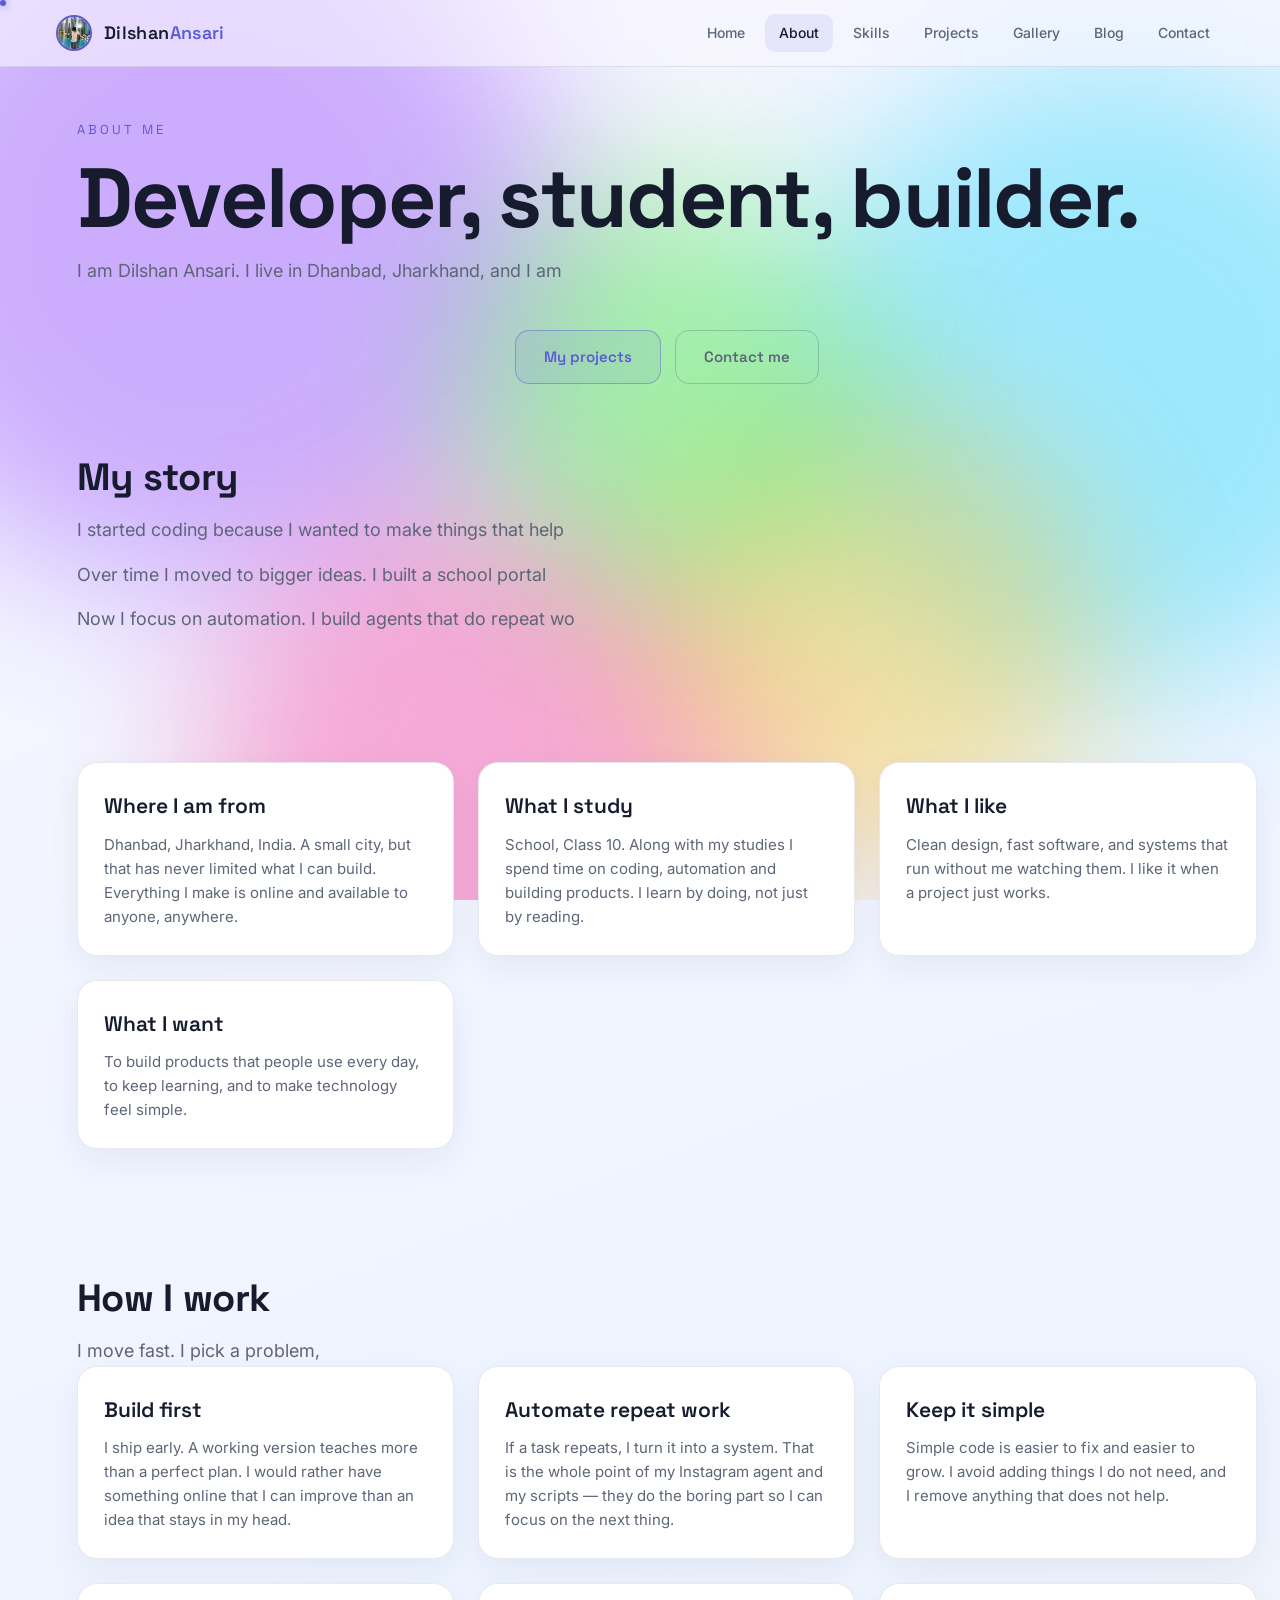
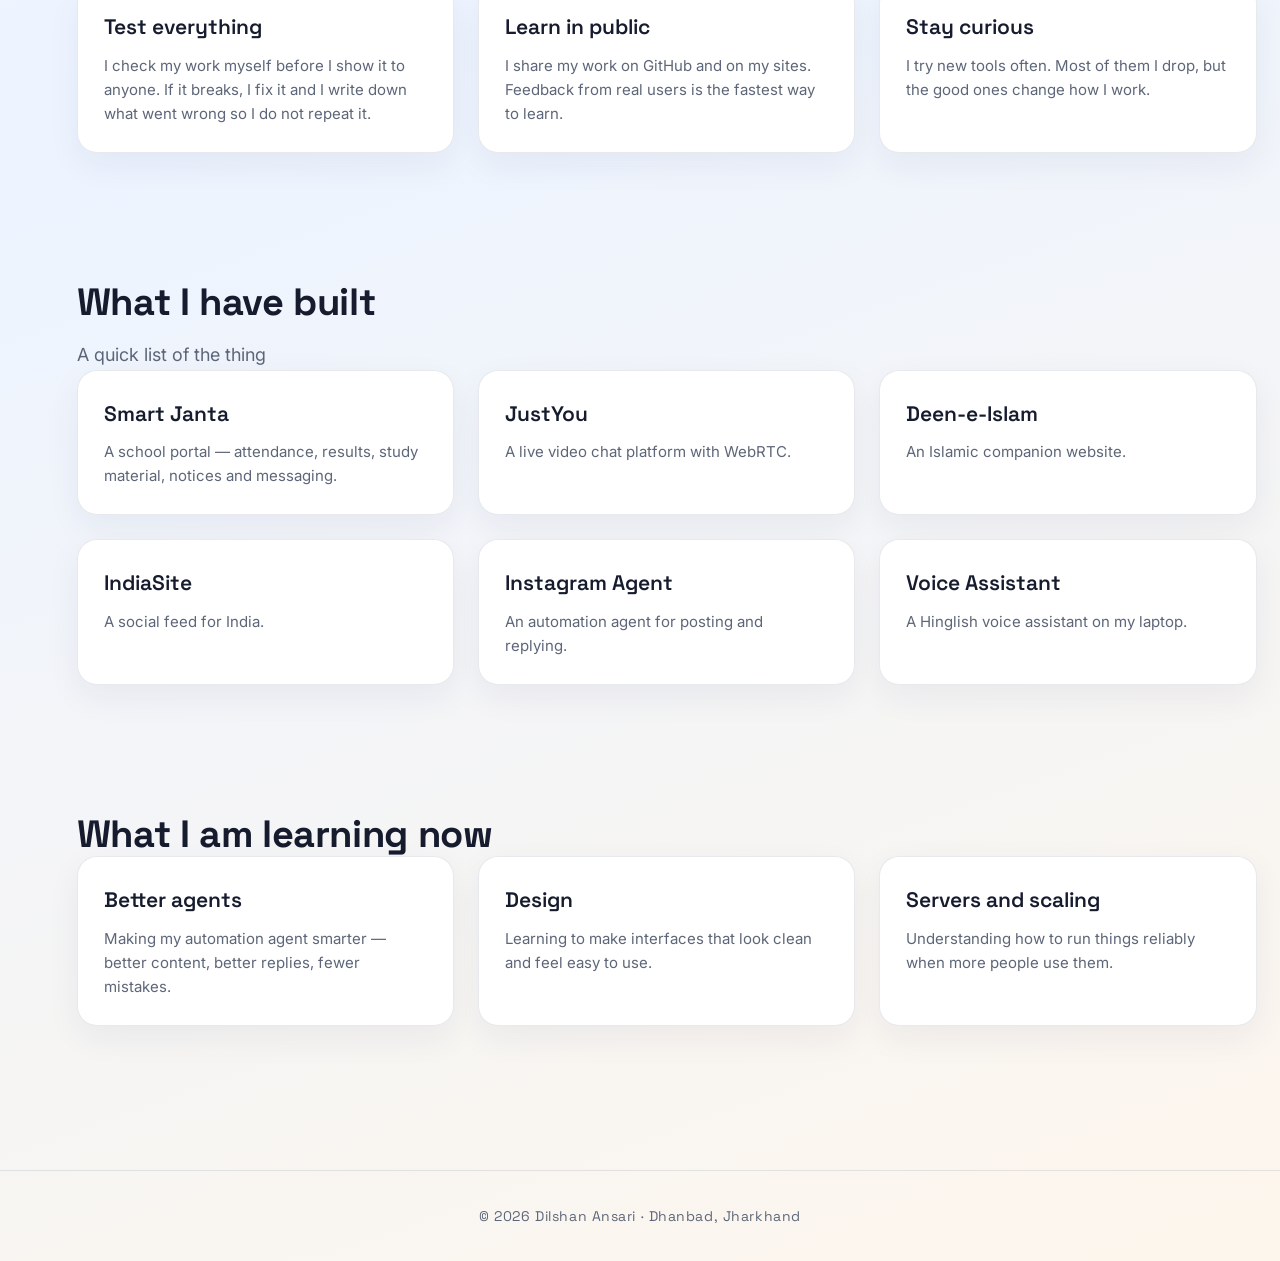
==== about.html @ bd60a3d6 "Rich content on all pages, rainbow glow bg, text showreel, robust reveal" ====
<!DOCTYPE html>
<html lang="en">
<head>
<meta charset="UTF-8">
<meta name="viewport" content="width=device-width, initial-scale=1.0">
<title>About — Dilshan Ansari</title>
<meta name="description" content="About Dilshan Ansari — developer and AI automation builder from Dhanbad, Jharkhand.">
<link rel="icon" href="assets/dp.jpg">
<link rel="stylesheet" href="assets/style.css">
</head>
<body>

<header class="nav">
  <a class="brand" href="index.html"><img src="assets/dp.jpg" class="brand-logo" alt="Dilshan Ansari"><span>Dilshan<span class="accent">Ansari</span></span></a>
  <nav class="nav-links">
    <a href="index.html">Home</a><a href="about.html" class="active">About</a><a href="skills.html">Skills</a>
    <a href="projects.html">Projects</a><a href="gallery.html">Gallery</a><a href="blog.html">Blog</a><a href="contact.html">Contact</a>
  </nav>
</header>

<main class="page"><div class="wrap">

  <p class="eyebrow will-type" data-text="About me"></p>
  <h1 class="will-type" data-text="Developer, student, builder."></h1>
  <p class="lead will-type" data-text="I am Dilshan Ansari. I live in Dhanbad, Jharkhand, and I am in Class 10. I build websites and AI automation in my free time, and I enjoy making things that work on their own."></p>

  <div class="cta-mid fade">
    <a class="btn" href="projects.html">My projects</a>
    <a class="btn ghost" href="contact.html">Contact me</a>
  </div>

  <section class="section">
    <h2 class="will-type" data-text="My story"></h2>
    <p class="lead will-type" data-text="I started coding because I wanted to make things that help people. The first programs I wrote were small tools for myself — a reminder script, a file cleaner, a simple website. They were not perfect, but they worked, and that felt good."></p>
    <p class="lead will-type" data-text="Over time I moved to bigger ideas. I built a school portal for a real school, a live video chat platform, an Islamic companion site and a social feed. Each one taught me something new about design, servers, databases and how people actually use software."></p>
    <p class="lead will-type" data-text="Now I focus on automation. I build agents that do repeat work by themselves — posting content, replying to messages, reading and summarising what comes in. The goal is simple: less manual work, more time for new ideas."></p>
  </section>

  <section class="section">
    <div class="grid2">
      <div class="card fade"><h3>Where I am from</h3><p>Dhanbad, Jharkhand, India. A small city, but that has never limited what I can build. Everything I make is online and available to anyone, anywhere.</p></div>
      <div class="card fade"><h3>What I study</h3><p>School, Class 10. Along with my studies I spend time on coding, automation and building products. I learn by doing, not just by reading.</p></div>
      <div class="card fade"><h3>What I like</h3><p>Clean design, fast software, and systems that run without me watching them. I like it when a project just works.</p></div>
      <div class="card fade"><h3>What I want</h3><p>To build products that people use every day, to keep learning, and to make technology feel simple.</p></div>
    </div>
  </section>

  <section class="section">
    <h2 class="will-type" data-text="How I work"></h2>
    <p class="lead will-type" data-text="I move fast. I pick a problem, break it down, and build the smallest thing that works. Then I improve it. I use AI tools to go faster, not to replace the work."></p>
    <div class="grid3">
      <div class="card fade"><h3>Build first</h3><p>I ship early. A working version teaches more than a perfect plan. I would rather have something online that I can improve than an idea that stays in my head.</p></div>
      <div class="card fade"><h3>Automate repeat work</h3><p>If a task repeats, I turn it into a system. That is the whole point of my Instagram agent and my scripts — they do the boring part so I can focus on the next thing.</p></div>
      <div class="card fade"><h3>Keep it simple</h3><p>Simple code is easier to fix and easier to grow. I avoid adding things I do not need, and I remove anything that does not help.</p></div>
      <div class="card fade"><h3>Test everything</h3><p>I check my work myself before I show it to anyone. If it breaks, I fix it and I write down what went wrong so I do not repeat it.</p></div>
      <div class="card fade"><h3>Learn in public</h3><p>I share my work on GitHub and on my sites. Feedback from real users is the fastest way to learn.</p></div>
      <div class="card fade"><h3>Stay curious</h3><p>I try new tools often. Most of them I drop, but the good ones change how I work.</p></div>
    </div>
  </section>

  <section class="section">
    <h2 class="will-type" data-text="What I have built"></h2>
    <p class="lead will-type" data-text="A quick list of the things that are live right now. Each one is a real project, not a demo."></p>
    <div class="grid3">
      <div class="card fade"><h3>Smart Janta</h3><p>A school portal — attendance, results, study material, notices and messaging.</p></div>
      <div class="card fade"><h3>JustYou</h3><p>A live video chat platform with WebRTC.</p></div>
      <div class="card fade"><h3>Deen-e-Islam</h3><p>An Islamic companion website.</p></div>
      <div class="card fade"><h3>IndiaSite</h3><p>A social feed for India.</p></div>
      <div class="card fade"><h3>Instagram Agent</h3><p>An automation agent for posting and replying.</p></div>
      <div class="card fade"><h3>Voice Assistant</h3><p>A Hinglish voice assistant on my laptop.</p></div>
    </div>
  </section>

  <section class="section">
    <h2 class="will-type" data-text="What I am learning now"></h2>
    <div class="grid3">
      <div class="card fade"><h3>Better agents</h3><p>Making my automation agent smarter — better content, better replies, fewer mistakes.</p></div>
      <div class="card fade"><h3>Design</h3><p>Learning to make interfaces that look clean and feel easy to use.</p></div>
      <div class="card fade"><h3>Servers and scaling</h3><p>Understanding how to run things reliably when more people use them.</p></div>
    </div>
  </section>

</div></main>
<footer class="footer"><p>© <span class="year"></span> Dilshan Ansari · Dhanbad, Jharkhand</p></footer>
<script src="assets/script.js"></script>
</body>
</html>
---- assets/style.css ----
/* Dilshan Ansari — portfolio (shared) */
@import url('https://fonts.googleapis.com/css2?family=Space+Grotesk:wght@400;500;600;700&family=Inter:wght@300;400;500;600&display=swap');

:root{
  --bg1:#f7f6ff; --bg2:#edf4ff; --bg3:#fdf6ec;
  --panel:#ffffff; --panel-border:rgba(28,38,78,.10);
  --ink:#161c2e; --muted:#5d6678;
  --accent:#5b5bd6; --accent2:#0ea5e9; --yellow:#f59e0b;
  --radius:20px;
  --display:'Space Grotesk',system-ui,sans-serif;
  --body:'Inter',system-ui,sans-serif;
}
*{margin:0;padding:0;box-sizing:border-box}
html{scroll-behavior:smooth}
body{
  background:linear-gradient(160deg,var(--bg1),var(--bg2) 55%,var(--bg3));
  color:var(--ink);font-family:var(--body);line-height:1.6;overflow-x:hidden;min-height:100vh}
::selection{background:var(--accent);color:#fff}
a{color:inherit;text-decoration:none}
img{max-width:100%;display:block}

/* ---- animated rainbow glow background ---- */
.bg-anim{position:fixed;inset:0;z-index:0;overflow:hidden;pointer-events:none}
.bg-anim i{position:absolute;border-radius:50%;filter:blur(78px);opacity:.40}
.bg-anim i:nth-child(1){width:56vw;height:56vw;left:-12%;top:-14%;background:hsl(265 95% 62%);animation:hue 2.6s linear infinite,drift1 22s ease-in-out infinite}
.bg-anim i:nth-child(2){width:50vw;height:50vw;right:-12%;top:6%;background:hsl(190 95% 55%);animation:hue 2.6s linear infinite reverse,drift2 26s ease-in-out infinite}
.bg-anim i:nth-child(3){width:44vw;height:44vw;left:16%;bottom:-18%;background:hsl(330 95% 60%);animation:hue 2.6s linear infinite,drift3 24s ease-in-out infinite}
.bg-anim i:nth-child(4){width:36vw;height:36vw;right:14%;bottom:4%;background:hsl(45 95% 55%);animation:hue 2.6s linear infinite reverse,drift1 28s ease-in-out infinite}
.bg-anim i:nth-child(5){width:32vw;height:32vw;left:36%;top:20%;background:hsl(120 80% 55%);animation:hue 2.6s linear infinite,drift2 30s ease-in-out infinite}
@keyframes hue{to{filter:hue-rotate(360deg) blur(78px)}}
@keyframes drift1{0%,100%{transform:translate(0,0) scale(1)}50%{transform:translate(5vw,4vh) scale(1.12)}}
@keyframes drift2{0%,100%{transform:translate(0,0) scale(1.05)}50%{transform:translate(-4vw,5vh) scale(.95)}}
@keyframes drift3{0%,100%{transform:translate(0,0) scale(1)}50%{transform:translate(3vw,-4vh) scale(1.1)}}

/* cursor trail */
.trail{position:fixed;left:0;top:0;width:10px;height:10px;border-radius:50%;pointer-events:none;z-index:9999;
  background:var(--c,#5b5bd6);box-shadow:0 0 10px var(--c,#5b5bd6);opacity:.85}
.cursor-dot{position:fixed;left:0;top:0;width:6px;height:6px;border-radius:50%;background:var(--accent);pointer-events:none;z-index:9999;
  box-shadow:0 0 8px rgba(91,91,214,.8)}
@media (hover:none){.trail,.cursor-dot{display:none}body{cursor:auto}}
body{cursor:none}

/* nav */
.nav{position:fixed;top:0;left:0;right:0;z-index:60;display:flex;align-items:center;justify-content:space-between;
  padding:14px clamp(16px,5vw,56px);backdrop-filter:blur(16px);
  background:rgba(247,246,255,.62);border-bottom:1px solid var(--panel-border)}
.brand{display:flex;align-items:center;gap:12px;font-family:var(--display);font-weight:600;font-size:18px;letter-spacing:.02em}
.brand-logo{width:36px;height:36px;border-radius:50%;object-fit:cover;border:2px solid var(--accent)}
.nav-links{display:flex;gap:6px;font-size:14px;font-weight:500}
.nav-links a{padding:8px 14px;border-radius:10px;color:var(--muted);transition:color .25s,background .25s}
.nav-links a:hover,.nav-links a.active{color:var(--ink);background:rgba(91,91,214,.10)}

/* layout */
.page{position:relative;z-index:1;min-height:100vh;padding:120px clamp(18px,6vw,80px) 80px}
.wrap{width:min(1180px,94vw);margin:0 auto}
.eyebrow{font-family:var(--display);font-size:13px;letter-spacing:.24em;text-transform:uppercase;color:var(--accent);margin-bottom:14px}
h1{font-family:var(--display);font-size:clamp(38px,7vw,84px);line-height:1.03;letter-spacing:-.02em;font-weight:700}
h2{font-family:var(--display);font-size:clamp(24px,3.6vw,38px);letter-spacing:-.01em;line-height:1.15}
h3{font-family:var(--display);font-size:21px;font-weight:600}
h4{font-family:var(--display);font-size:17px;font-weight:600;margin:18px 0 8px}
.lead{color:var(--muted);font-size:clamp(15px,1.8vw,18px);max-width:70ch;margin-top:16px}
.accent{color:var(--accent)}
.typed{min-height:1.2em}
p+p{margin-top:12px}

/* reveal — hidden only when JS marks them pre */
.will-type.pre,.fade.pre{opacity:0;transform:translateY(22px)}
.will-type.pre.in,.fade.pre.in{opacity:1;transform:none;transition:opacity .6s ease,transform .6s ease}

.btn{display:inline-block;font-family:var(--display);font-weight:600;font-size:15px;padding:14px 28px;border-radius:14px;
  border:1px solid rgba(91,91,214,.45);background:rgba(91,91,214,.08);color:var(--accent);
  transition:transform .2s ease,box-shadow .2s ease,background .2s ease}
.btn:hover{transform:translateY(-3px);box-shadow:0 14px 34px rgba(91,91,214,.22);background:rgba(91,91,214,.15)}
.btn.ghost{border-color:rgba(28,38,78,.2);background:transparent;color:var(--muted)}
.btn.ghost:hover{color:var(--ink);box-shadow:0 14px 34px rgba(28,38,78,.12)}
.btn:focus-visible{outline:2px solid var(--yellow);outline-offset:3px}

/* home */
.hero{display:flex;flex-direction:column;align-items:center;text-align:center;gap:26px;padding-top:30px}
.dp{width:min(240px,60vw);height:min(240px,60vw);border-radius:50%;overflow:hidden;
  border:3px solid rgba(91,91,214,.55);box-shadow:0 18px 50px rgba(91,91,214,.28)}
.dp img{width:100%;height:100%;object-fit:cover}
.cta-mid{display:flex;gap:14px;flex-wrap:wrap;justify-content:center;margin:44px 0 8px}
.stats{display:flex;gap:40px;flex-wrap:wrap;justify-content:center;margin-top:36px}
.stat b{display:block;font-family:var(--display);font-size:32px;color:var(--accent)}
.stat span{color:var(--muted);font-size:14px}

.section{padding:64px 0}
.section-head{margin-bottom:30px;text-align:center}
.grid2{display:grid;grid-template-columns:repeat(auto-fit,minmax(300px,1fr));gap:24px}
.grid3{display:grid;grid-template-columns:repeat(auto-fit,minmax(280px,1fr));gap:24px}

.card{background:var(--panel);border:1px solid var(--panel-border);border-radius:var(--radius);padding:26px;
  box-shadow:0 12px 34px rgba(28,38,78,.06);transition:transform .25s ease,box-shadow .25s ease,border-color .25s ease}
.card:hover{transform:translateY(-5px);box-shadow:0 22px 50px rgba(28,38,78,.10);border-color:rgba(91,91,214,.35)}
.card h3{margin-bottom:10px}
.card p{color:var(--muted);font-size:15px}

/* skills */
.skill{position:relative;overflow:hidden;background:var(--panel);border:1px solid var(--panel-border);
  border-radius:var(--radius);padding:26px;box-shadow:0 12px 34px rgba(28,38,78,.06);
  transition:transform .4s cubic-bezier(.2,.8,.2,1),border-color .3s,box-shadow .4s}
.skill:hover{transform:scale(1.07);border-color:rgba(91,91,214,.5);box-shadow:0 26px 60px rgba(91,91,214,.18);z-index:3}
.skill h3{margin-bottom:8px}
.skill p{color:var(--muted);font-size:14px}
.bar{height:8px;border-radius:999px;background:rgba(28,38,78,.10);overflow:hidden;margin-top:16px}
.bar i{display:block;height:100%;width:0;border-radius:999px;background:linear-gradient(90deg,var(--accent),var(--accent2));
  transition:width 1.1s cubic-bezier(.2,.8,.2,1)}
.in .bar i{width:var(--p)}

/* projects */
.proj{position:relative;background:var(--panel);border:1px solid var(--panel-border);border-radius:26px;overflow:hidden;
  box-shadow:0 12px 34px rgba(28,38,78,.06);transition:transform .3s cubic-bezier(.2,.8,.2,1),box-shadow .3s,border-color .3s}
.proj:hover{transform:translateY(-10px) rotate(-.5deg);box-shadow:0 30px 70px rgba(28,38,78,.14);border-color:rgba(91,91,214,.45)}
.proj-shot{height:200px;background-size:cover;background-position:center;position:relative;overflow:hidden}
.proj-shot::after{content:"";position:absolute;inset:0;background:linear-gradient(180deg,transparent,rgba(255,255,255,.6))}
.proj-open{position:absolute;right:16px;top:16px;z-index:2;font-family:var(--display);font-size:12px;font-weight:600;
  padding:7px 12px;border-radius:999px;background:rgba(91,91,214,.9);color:#fff}
.proj-body{padding:22px}
.proj-body h3{margin-bottom:8px}
.proj-body p{color:var(--muted);font-size:14px;margin-bottom:12px}
.tags{display:flex;gap:8px;flex-wrap:wrap}
.tags span{font-family:var(--display);font-size:11px;letter-spacing:.06em;padding:5px 10px;border-radius:999px;
  border:1px solid rgba(91,91,214,.3);color:var(--accent);background:rgba(91,91,214,.06)}

/* gallery stack */
.stack-wrap{display:flex;flex-direction:column;align-items:center;gap:22px}
.stack{position:relative;width:min(380px,86vw);height:460px;perspective:1500px}
.stack-card{position:absolute;left:0;right:0;top:0;margin:auto;width:min(330px,78vw);height:420px;border-radius:24px;overflow:hidden;
  border:1px solid rgba(91,91,214,.3);box-shadow:0 24px 60px rgba(28,38,78,.16);background:#fff;
  transition:transform .8s cubic-bezier(.2,.8,.2,1),opacity .8s,border-color .8s}
.stack-card img{width:100%;height:100%;object-fit:cover}
.stack-card.active{border-color:var(--accent);box-shadow:0 30px 70px rgba(91,91,214,.22)}
.stack-dots{display:flex;gap:10px}
.stack-dots button{width:10px;height:10px;border-radius:50%;border:none;padding:0;background:rgba(28,38,78,.18);transition:background .3s,transform .3s}
.stack-dots button.active{background:var(--accent);transform:scale(1.35)}

/* video */
.video-wrap{width:min(920px,94vw);margin:0 auto;border-radius:24px;overflow:hidden;
  box-shadow:0 26px 60px rgba(28,38,78,.14);border:1px solid var(--panel-border);background:#000}
.video-wrap video{display:block;width:100%;height:auto}

/* article / blog */
.article{max-width:860px;margin:0 auto;background:var(--panel);border:1px solid var(--panel-border);
  border-radius:var(--radius);padding:clamp(24px,5vw,52px);box-shadow:0 12px 34px rgba(28,38,78,.06)}
.article h2{margin:30px 0 12px;color:var(--accent)}
.article h3{margin:24px 0 10px}
.article p{color:var(--muted);margin-bottom:14px}
.article ul{color:var(--muted);margin:0 0 14px 22px}
.article li{margin-bottom:8px}
.article .meta{font-family:var(--display);font-size:13px;letter-spacing:.14em;text-transform:uppercase;color:var(--yellow);margin-bottom:16px}
.posts{display:grid;gap:24px}
.post{background:var(--panel);border:1px solid var(--panel-border);border-radius:var(--radius);padding:28px;
  box-shadow:0 12px 34px rgba(28,38,78,.06)}
.post h3{margin-bottom:10px}
.post p{color:var(--muted);font-size:15px}

/* contact */
.contact-card{display:flex;flex-direction:column;gap:6px;padding:24px;background:var(--panel);border:1px solid var(--panel-border);
  border-radius:var(--radius);box-shadow:0 12px 34px rgba(28,38,78,.06);
  transition:transform .25s,border-color .25s,box-shadow .25s}
.contact-card:hover{transform:translateY(-4px);border-color:rgba(91,91,214,.45);box-shadow:0 20px 50px rgba(28,38,78,.12)}
.contact-label{font-family:var(--display);font-size:11px;letter-spacing:.2em;text-transform:uppercase;color:var(--muted)}
.contact-card strong{font-size:16px;word-break:break-all}

.footer{text-align:center;padding:34px 16px;color:var(--muted);font-size:14px;border-top:1px solid var(--panel-border);
  font-family:var(--display);letter-spacing:.04em;position:relative;z-index:1}

@media (max-width:820px){ .nav-links{display:none} }
@media (prefers-reduced-motion:reduce){
  *,*::before,*::after{animation-duration:.01ms!important;animation-iteration-count:1!important;transition-duration:.01ms!important}
  html{scroll-behavior:auto}
}
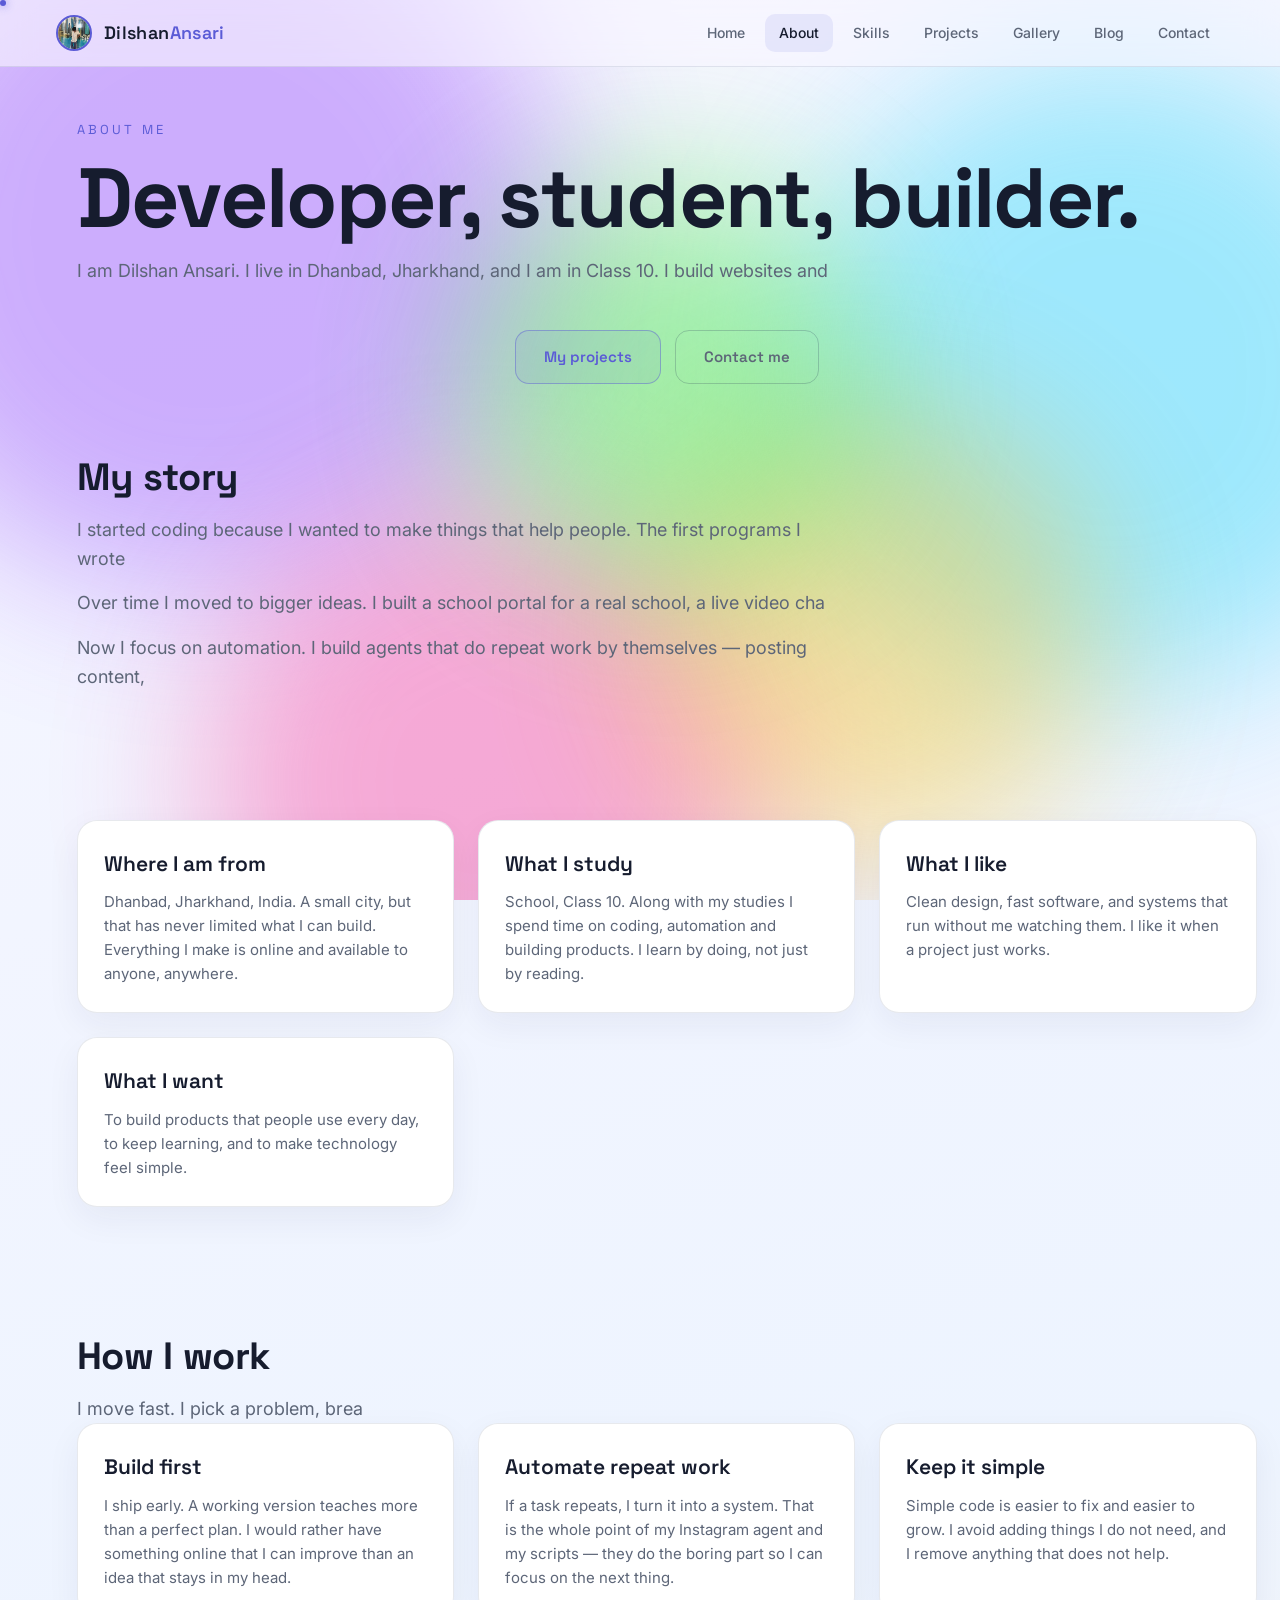
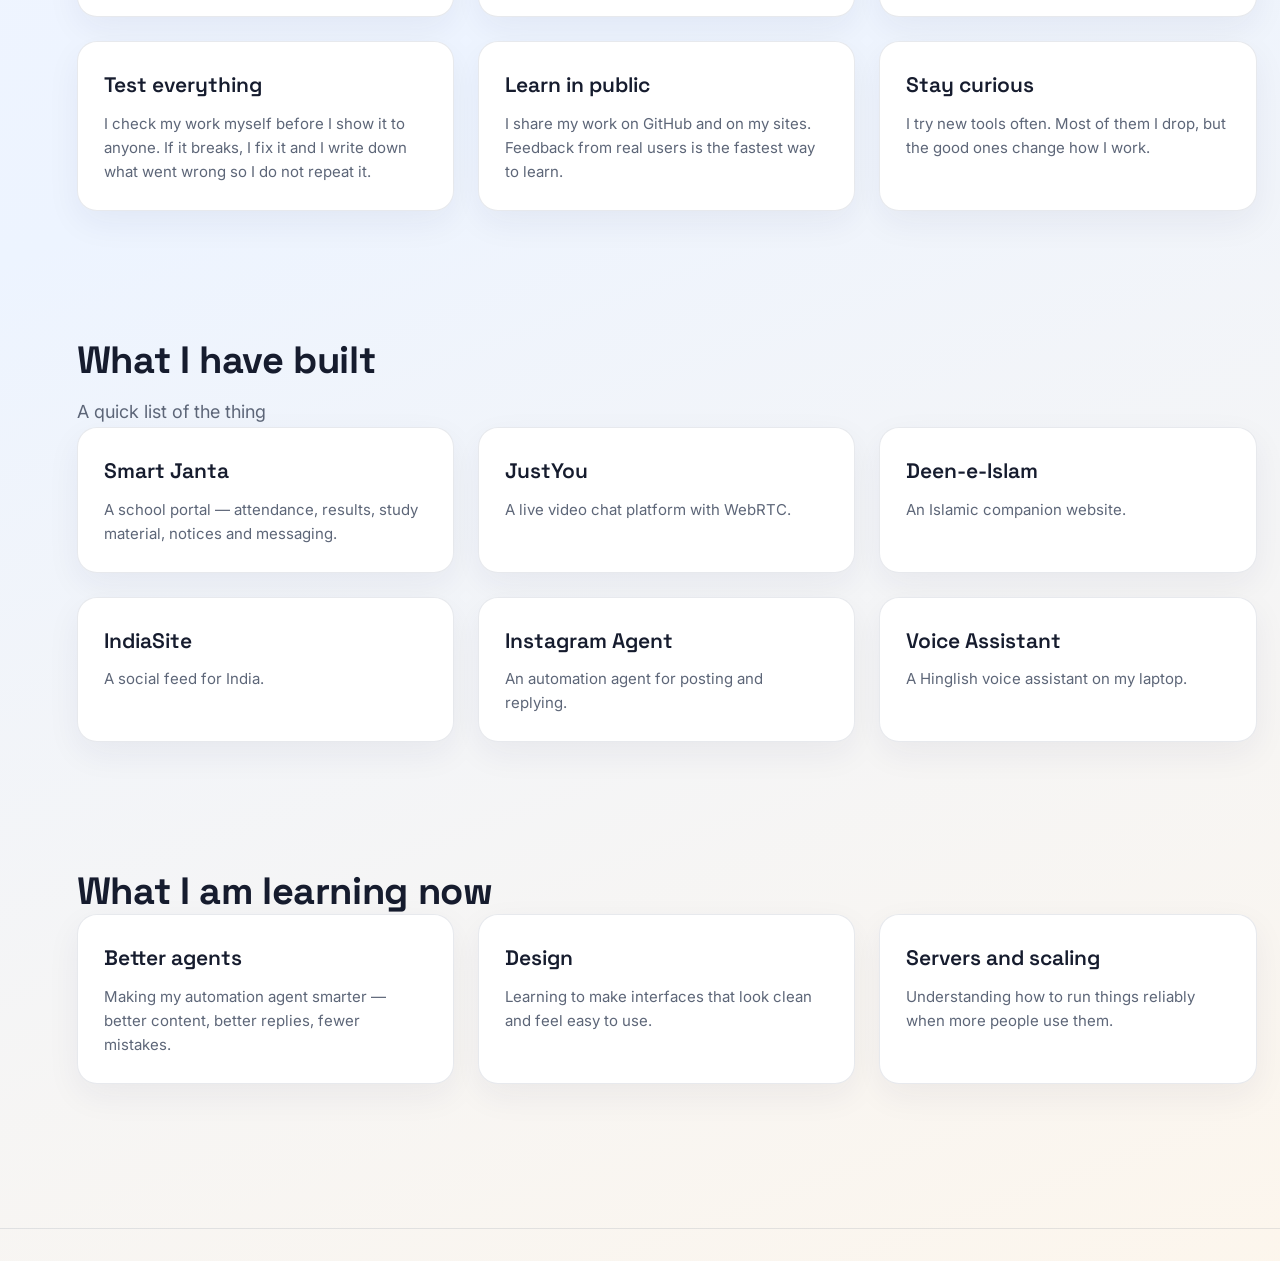
==== commit b1e3a545: "Smooth + mobile-friendly: perf fixes, hamburger nav, autoplay video, SEO meta + JSON-LD, sitemap" ====
--- a/about.html
+++ b/about.html
@@ -1,21 +1,92 @@
 <!DOCTYPE html>
-<html lang="en">
+<html lang="en" class="no-js">
 <head>
 <meta charset="UTF-8">
 <meta name="viewport" content="width=device-width, initial-scale=1.0">
+<link rel="preconnect" href="https://fonts.googleapis.com">
+<link rel="preconnect" href="https://fonts.gstatic.com" crossorigin>
+<link rel="stylesheet" href="https://fonts.googleapis.com/css2?family=Space+Grotesk:wght@400;500;600;700&family=Inter:wght@300;400;500;600&display=swap">
+<meta name="robots" content="index, follow, max-image-preview:large">
+<link rel="canonical" href="https://dilshanking7.github.io/about.html">
+<meta property="og:site_name" content="Dilshan Ansari">
+<meta property="og:type" content="website">
+<meta property="og:url" content="https://dilshanking7.github.io/about.html">
+<meta property="og:title" content="About — Dilshan Ansari">
+<meta property="og:description" content="About Dilshan Ansari — developer and AI automation builder from Dhanbad, Jharkhand.">
+<meta property="og:image" content="https://dilshanking7.github.io/assets/og.jpg">
+<meta name="twitter:card" content="summary_large_image">
+<meta name="twitter:title" content="About — Dilshan Ansari">
+<meta name="twitter:description" content="About Dilshan Ansari — developer and AI automation builder from Dhanbad, Jharkhand.">
+<meta name="twitter:image" content="https://dilshanking7.github.io/assets/og.jpg">
+<script type="application/ld+json">
+{
+  "@context": "https://schema.org",
+  "@graph": [
+    {
+      "@type": "Person",
+      "name": "Dilshan Ansari",
+      "url": "https://dilshanking7.github.io/",
+      "image": "https://dilshanking7.github.io/assets/dp.jpg",
+      "sameAs": [
+        "https://github.com/dilshanking7",
+        "https://www.instagram.com/the._unfiltered_mind/",
+        "https://www.instagram.com/dilshan.islamicfacts/",
+        "mailto:indiasite13@gmail.com"
+      ],
+      "jobTitle": "Developer & AI Automation Engineer",
+      "worksFor": {
+        "@type": "Organization",
+        "name": "DC"
+      },
+      "description": "Dilshan Ansari is a 14-year-old Class 10 student and developer from Dhanbad, Jharkhand, who builds websites and AI automation agents.",
+      "knowsAbout": [
+        "Web development",
+        "AI automation",
+        "Python",
+        "Instagram automation",
+        "Voice assistants",
+        "Video creation"
+      ],
+      "significantLink": [
+        "https://smart-janta.onrender.com/",
+        "https://justyou.onrender.com/",
+        "https://deen-e-islam.onrender.com/",
+        "https://indiasite.vercel.app/"
+      ],
+      "alumniOf": {
+        "@type": "Organization",
+        "name": "Janta +2 High School, Khalari"
+      }
+    },
+    {
+      "@type": "WebSite",
+      "name": "Dilshan Ansari",
+      "url": "https://dilshanking7.github.io/",
+      "description": "Websites and AI automation by Dilshan Ansari.",
+      "author": {
+        "@type": "Person",
+        "name": "Dilshan Ansari"
+      }
+    }
+  ]
+}
+</script>
 <title>About — Dilshan Ansari</title>
 <meta name="description" content="About Dilshan Ansari — developer and AI automation builder from Dhanbad, Jharkhand.">
-<link rel="icon" href="assets/dp.jpg">
+<link rel="icon" href="logo.svg" type="image/svg+xml">
 <link rel="stylesheet" href="assets/style.css">
 </head>
 <body>
 
 <header class="nav">
   <a class="brand" href="index.html"><img src="assets/dp.jpg" class="brand-logo" alt="Dilshan Ansari"><span>Dilshan<span class="accent">Ansari</span></span></a>
-  <nav class="nav-links">
+  <nav class="nav-links" id="navLinks">
     <a href="index.html">Home</a><a href="about.html" class="active">About</a><a href="skills.html">Skills</a>
     <a href="projects.html">Projects</a><a href="gallery.html">Gallery</a><a href="blog.html">Blog</a><a href="contact.html">Contact</a>
   </nav>
+  <button class="nav-toggle" id="navToggle" aria-label="Menu" aria-expanded="false" aria-controls="navLinks">
+    <span></span><span></span><span></span>
+  </button>
 </header>
 
 <main class="page"><div class="wrap">
--- a/assets/style.css
+++ b/assets/style.css
@@ -1,5 +1,4 @@
 /* Dilshan Ansari — portfolio (shared) */
-@import url('https://fonts.googleapis.com/css2?family=Space+Grotesk:wght@400;500;600;700&family=Inter:wght@300;400;500;600&display=swap');
 
 :root{
   --bg1:#f7f6ff; --bg2:#edf4ff; --bg3:#fdf6ec;
@@ -14,31 +13,33 @@
 html{scroll-behavior:smooth}
 body{
   background:linear-gradient(160deg,var(--bg1),var(--bg2) 55%,var(--bg3));
-  color:var(--ink);font-family:var(--body);line-height:1.6;overflow-x:hidden;min-height:100vh}
+  color:var(--ink);font-family:var(--body);line-height:1.6;overflow-x:hidden;min-height:100vh;
+  -webkit-tap-highlight-color:transparent}
 ::selection{background:var(--accent);color:#fff}
 a{color:inherit;text-decoration:none}
 img{max-width:100%;display:block}
 
 /* ---- animated rainbow glow background ---- */
-.bg-anim{position:fixed;inset:0;z-index:0;overflow:hidden;pointer-events:none}
+.bg-anim{position:fixed;inset:0;z-index:0;overflow:hidden;pointer-events:none;
+  will-change:filter;animation:hue 9s linear infinite}
 .bg-anim i{position:absolute;border-radius:50%;filter:blur(78px);opacity:.40}
-.bg-anim i:nth-child(1){width:56vw;height:56vw;left:-12%;top:-14%;background:hsl(265 95% 62%);animation:hue 2.6s linear infinite,drift1 22s ease-in-out infinite}
-.bg-anim i:nth-child(2){width:50vw;height:50vw;right:-12%;top:6%;background:hsl(190 95% 55%);animation:hue 2.6s linear infinite reverse,drift2 26s ease-in-out infinite}
-.bg-anim i:nth-child(3){width:44vw;height:44vw;left:16%;bottom:-18%;background:hsl(330 95% 60%);animation:hue 2.6s linear infinite,drift3 24s ease-in-out infinite}
-.bg-anim i:nth-child(4){width:36vw;height:36vw;right:14%;bottom:4%;background:hsl(45 95% 55%);animation:hue 2.6s linear infinite reverse,drift1 28s ease-in-out infinite}
-.bg-anim i:nth-child(5){width:32vw;height:32vw;left:36%;top:20%;background:hsl(120 80% 55%);animation:hue 2.6s linear infinite,drift2 30s ease-in-out infinite}
-@keyframes hue{to{filter:hue-rotate(360deg) blur(78px)}}
+.bg-anim i:nth-child(1){width:56vw;height:56vw;left:-12%;top:-14%;background:hsl(265 95% 62%);animation:drift1 22s ease-in-out infinite}
+.bg-anim i:nth-child(2){width:50vw;height:50vw;right:-12%;top:6%;background:hsl(190 95% 55%);animation:drift2 26s ease-in-out infinite}
+.bg-anim i:nth-child(3){width:44vw;height:44vw;left:16%;bottom:-18%;background:hsl(330 95% 60%);animation:drift3 24s ease-in-out infinite}
+.bg-anim i:nth-child(4){width:36vw;height:36vw;right:14%;bottom:4%;background:hsl(45 95% 55%);animation:drift1 28s ease-in-out infinite}
+.bg-anim i:nth-child(5){width:32vw;height:32vw;left:36%;top:20%;background:hsl(120 80% 55%);animation:drift2 30s ease-in-out infinite}
+@keyframes hue{to{filter:hue-rotate(360deg)}}
 @keyframes drift1{0%,100%{transform:translate(0,0) scale(1)}50%{transform:translate(5vw,4vh) scale(1.12)}}
 @keyframes drift2{0%,100%{transform:translate(0,0) scale(1.05)}50%{transform:translate(-4vw,5vh) scale(.95)}}
 @keyframes drift3{0%,100%{transform:translate(0,0) scale(1)}50%{transform:translate(3vw,-4vh) scale(1.1)}}
 
 /* cursor trail */
 .trail{position:fixed;left:0;top:0;width:10px;height:10px;border-radius:50%;pointer-events:none;z-index:9999;
-  background:var(--c,#5b5bd6);box-shadow:0 0 10px var(--c,#5b5bd6);opacity:.85}
+  background:var(--c,#5b5bd6);box-shadow:0 0 10px var(--c,#5b5bd6);opacity:.85;will-change:transform}
 .cursor-dot{position:fixed;left:0;top:0;width:6px;height:6px;border-radius:50%;background:var(--accent);pointer-events:none;z-index:9999;
   box-shadow:0 0 8px rgba(91,91,214,.8)}
 @media (hover:none){.trail,.cursor-dot{display:none}body{cursor:auto}}
-body{cursor:none}
+html:not(.no-js) body{cursor:none}
 
 /* nav */
 .nav{position:fixed;top:0;left:0;right:0;z-index:60;display:flex;align-items:center;justify-content:space-between;
@@ -49,6 +50,17 @@
 .nav-links{display:flex;gap:6px;font-size:14px;font-weight:500}
 .nav-links a{padding:8px 14px;border-radius:10px;color:var(--muted);transition:color .25s,background .25s}
 .nav-links a:hover,.nav-links a.active{color:var(--ink);background:rgba(91,91,214,.10)}
+
+.nav-toggle{display:none;position:absolute;right:clamp(16px,5vw,56px);top:50%;transform:translateY(-50%);
+  width:44px;height:44px;border:1px solid var(--panel-border);border-radius:12px;background:rgba(255,255,255,.75);
+  cursor:pointer;flex-direction:column;align-items:center;justify-content:center;gap:5px;z-index:70;
+  transition:background .25s,border-color .25s}
+.nav-toggle:hover{background:#fff;border-color:rgba(91,91,214,.4)}
+.nav-toggle:focus-visible{outline:2px solid var(--yellow);outline-offset:3px}
+.nav-toggle span{display:block;width:18px;height:2px;border-radius:2px;background:var(--ink);transition:transform .3s ease,opacity .3s ease}
+.nav-toggle.open span:nth-child(1){transform:translateY(7px) rotate(45deg)}
+.nav-toggle.open span:nth-child(2){opacity:0}
+.nav-toggle.open span:nth-child(3){transform:translateY(-7px) rotate(-45deg)}
 
 /* layout */
 .page{position:relative;z-index:1;min-height:100vh;padding:120px clamp(18px,6vw,80px) 80px}
@@ -166,7 +178,32 @@
 .footer{text-align:center;padding:34px 16px;color:var(--muted);font-size:14px;border-top:1px solid var(--panel-border);
   font-family:var(--display);letter-spacing:.04em;position:relative;z-index:1}
 
-@media (max-width:820px){ .nav-links{display:none} }
+/* ---- mobile nav ---- */
+@media (max-width:820px){
+  .nav-toggle{display:flex}
+  .nav-links{position:fixed;top:65px;left:0;right:0;flex-direction:column;gap:4px;
+    background:rgba(247,246,255,.97);backdrop-filter:blur(18px);
+    padding:12px 16px 18px;border-bottom:1px solid var(--panel-border);
+    box-shadow:0 18px 40px rgba(28,38,78,.10);display:none}
+  .nav-links.open{display:flex}
+  .nav-links a{padding:13px 14px;font-size:16px;border-radius:12px}
+}
+
+/* ---- small phones ---- */
+@media (max-width:640px){
+  .page{padding:104px 16px 64px}
+  .section{padding:48px 0}
+  .hero{gap:20px;padding-top:16px}
+  .stats{gap:22px;margin-top:26px}
+  .stat b{font-size:26px}
+  .stack{height:380px}
+  .stack-card{height:340px}
+  .cta-mid{margin:32px 0 6px;gap:10px}
+  .btn{padding:13px 22px;font-size:14px}
+  .grid2,.grid3{gap:16px}
+  .card{padding:20px}
+}
+
 @media (prefers-reduced-motion:reduce){
   *,*::before,*::after{animation-duration:.01ms!important;animation-iteration-count:1!important;transition-duration:.01ms!important}
   html{scroll-behavior:auto}
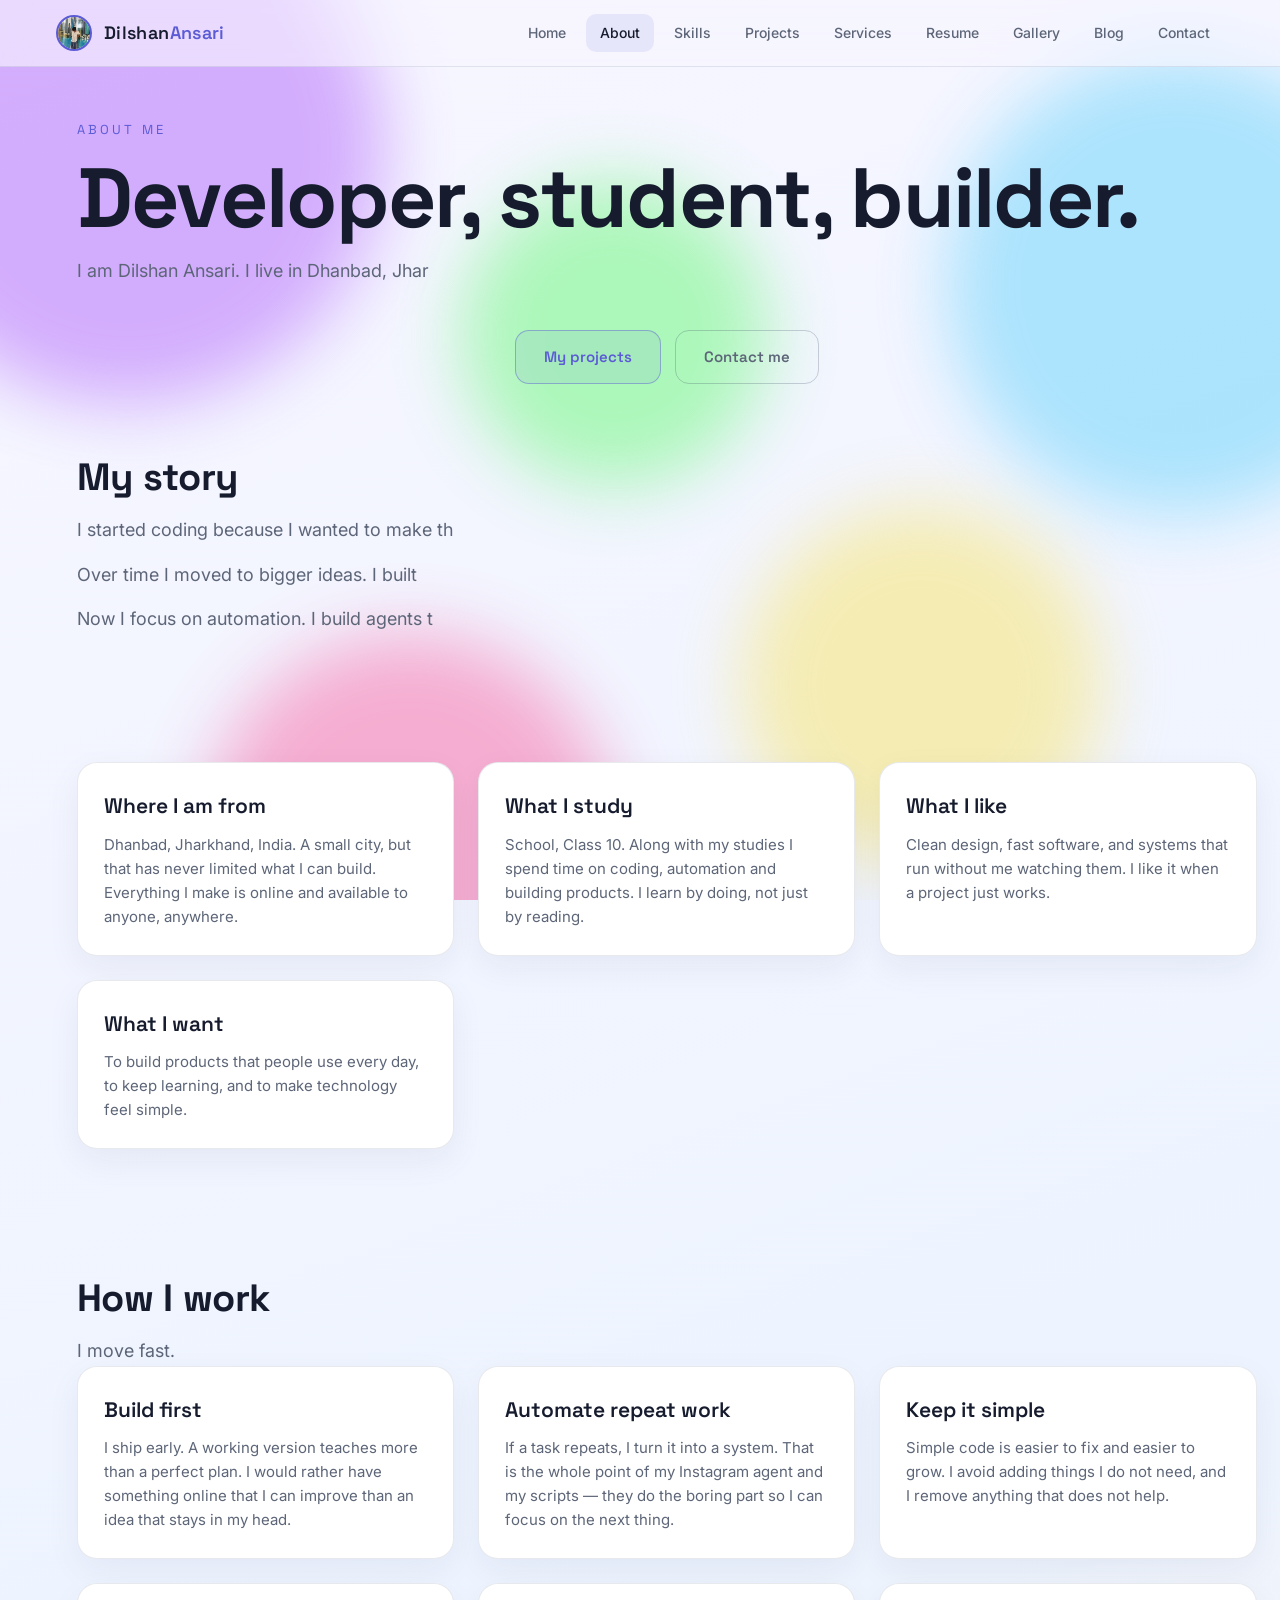
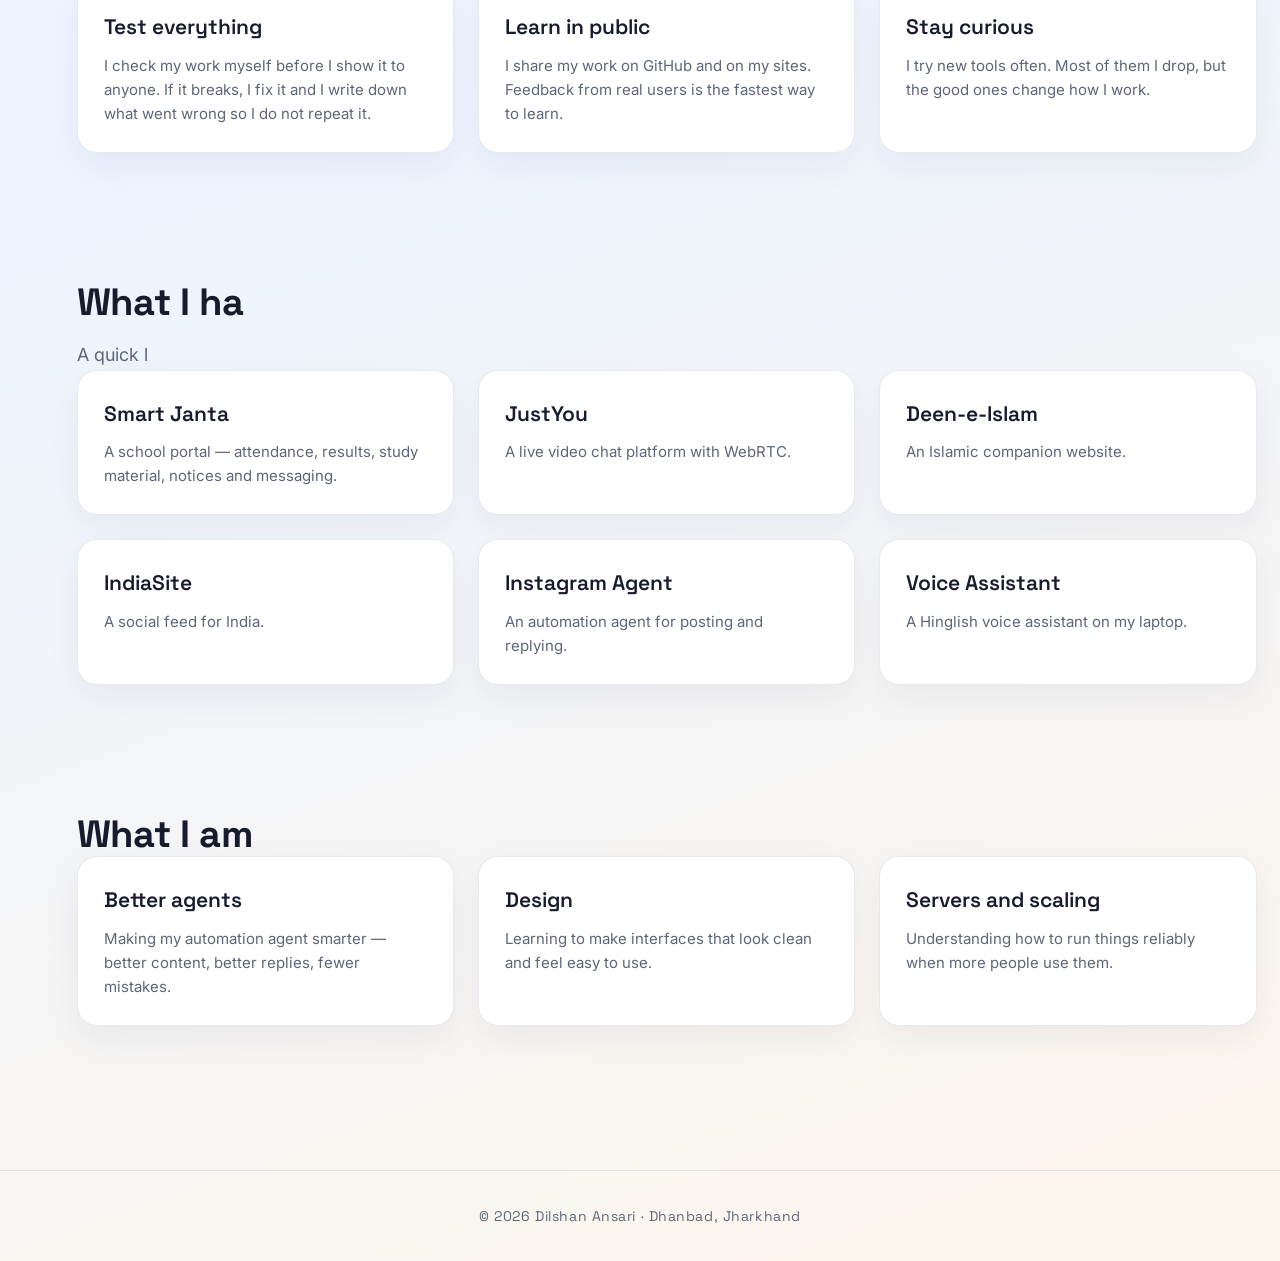
==== commit 3b47759e: "Add resume page + PDF, services/hire-me page, update nav and sitemap" ====
--- a/about.html
+++ b/about.html
@@ -82,7 +82,7 @@
   <a class="brand" href="index.html"><img src="assets/dp.jpg" class="brand-logo" alt="Dilshan Ansari"><span>Dilshan<span class="accent">Ansari</span></span></a>
   <nav class="nav-links" id="navLinks">
     <a href="index.html">Home</a><a href="about.html" class="active">About</a><a href="skills.html">Skills</a>
-    <a href="projects.html">Projects</a><a href="gallery.html">Gallery</a><a href="blog.html">Blog</a><a href="contact.html">Contact</a>
+    <a href="projects.html">Projects</a><a href="services.html">Services</a><a href="resume.html">Resume</a><a href="gallery.html">Gallery</a><a href="blog.html">Blog</a><a href="contact.html">Contact</a>
   </nav>
   <button class="nav-toggle" id="navToggle" aria-label="Menu" aria-expanded="false" aria-controls="navLinks">
     <span></span><span></span><span></span>
--- a/assets/style.css
+++ b/assets/style.css
@@ -20,18 +20,13 @@
 img{max-width:100%;display:block}
 
 /* ---- animated rainbow glow background ---- */
-.bg-anim{position:fixed;inset:0;z-index:0;overflow:hidden;pointer-events:none;
-  will-change:filter;animation:hue 9s linear infinite}
-.bg-anim i{position:absolute;border-radius:50%;filter:blur(78px);opacity:.40}
-.bg-anim i:nth-child(1){width:56vw;height:56vw;left:-12%;top:-14%;background:hsl(265 95% 62%);animation:drift1 22s ease-in-out infinite}
-.bg-anim i:nth-child(2){width:50vw;height:50vw;right:-12%;top:6%;background:hsl(190 95% 55%);animation:drift2 26s ease-in-out infinite}
-.bg-anim i:nth-child(3){width:44vw;height:44vw;left:16%;bottom:-18%;background:hsl(330 95% 60%);animation:drift3 24s ease-in-out infinite}
-.bg-anim i:nth-child(4){width:36vw;height:36vw;right:14%;bottom:4%;background:hsl(45 95% 55%);animation:drift1 28s ease-in-out infinite}
-.bg-anim i:nth-child(5){width:32vw;height:32vw;left:36%;top:20%;background:hsl(120 80% 55%);animation:drift2 30s ease-in-out infinite}
-@keyframes hue{to{filter:hue-rotate(360deg)}}
-@keyframes drift1{0%,100%{transform:translate(0,0) scale(1)}50%{transform:translate(5vw,4vh) scale(1.12)}}
-@keyframes drift2{0%,100%{transform:translate(0,0) scale(1.05)}50%{transform:translate(-4vw,5vh) scale(.95)}}
-@keyframes drift3{0%,100%{transform:translate(0,0) scale(1)}50%{transform:translate(3vw,-4vh) scale(1.1)}}
+.bg-anim{position:fixed;inset:0;z-index:0;overflow:hidden;pointer-events:none}
+.bg-anim i{position:absolute;border-radius:50%;filter:blur(35px);opacity:.40}
+.bg-anim i:nth-child(1){width:40vw;height:40vw;left:-10%;top:-12%;background:hsl(265 95% 62%)}
+.bg-anim i:nth-child(2){width:36vw;height:36vw;right:-10%;top:6%;background:hsl(190 95% 55%)}
+.bg-anim i:nth-child(3){width:32vw;height:32vw;left:16%;bottom:-16%;background:hsl(330 95% 60%)}
+.bg-anim i:nth-child(4){width:28vw;height:28vw;right:14%;bottom:4%;background:hsl(45 95% 55%)}
+.bg-anim i:nth-child(5){width:24vw;height:24vw;left:36%;top:20%;background:hsl(120 80% 55%)}
 
 /* cursor trail */
 .trail{position:fixed;left:0;top:0;width:10px;height:10px;border-radius:50%;pointer-events:none;z-index:9999;
@@ -124,7 +119,7 @@
 .proj{position:relative;background:var(--panel);border:1px solid var(--panel-border);border-radius:26px;overflow:hidden;
   box-shadow:0 12px 34px rgba(28,38,78,.06);transition:transform .3s cubic-bezier(.2,.8,.2,1),box-shadow .3s,border-color .3s}
 .proj:hover{transform:translateY(-10px) rotate(-.5deg);box-shadow:0 30px 70px rgba(28,38,78,.14);border-color:rgba(91,91,214,.45)}
-.proj-shot{height:200px;background-size:cover;background-position:center;position:relative;overflow:hidden}
+.proj-shot{height:200px;background-size:cover;background-position:top center;position:relative;overflow:hidden}
 .proj-shot::after{content:"";position:absolute;inset:0;background:linear-gradient(180deg,transparent,rgba(255,255,255,.6))}
 .proj-open{position:absolute;right:16px;top:16px;z-index:2;font-family:var(--display);font-size:12px;font-weight:600;
   padding:7px 12px;border-radius:999px;background:rgba(91,91,214,.9);color:#fff}
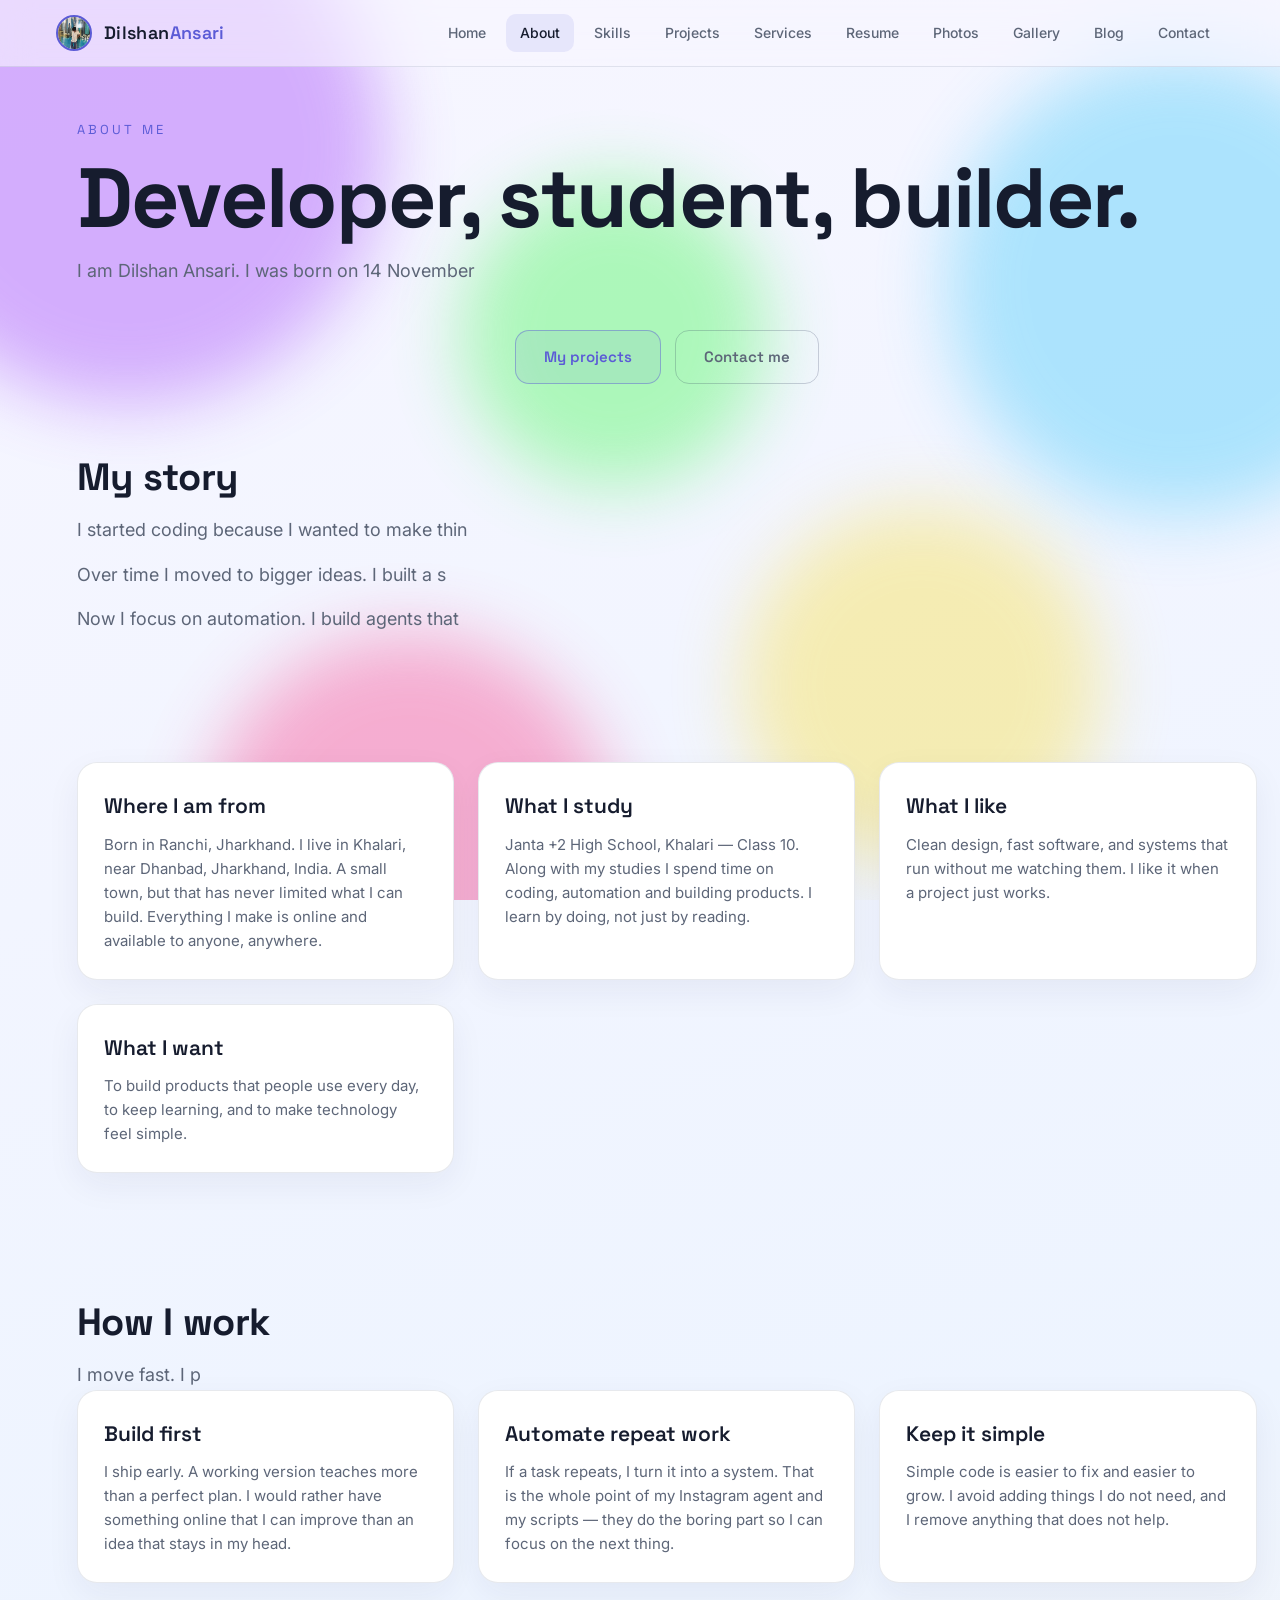
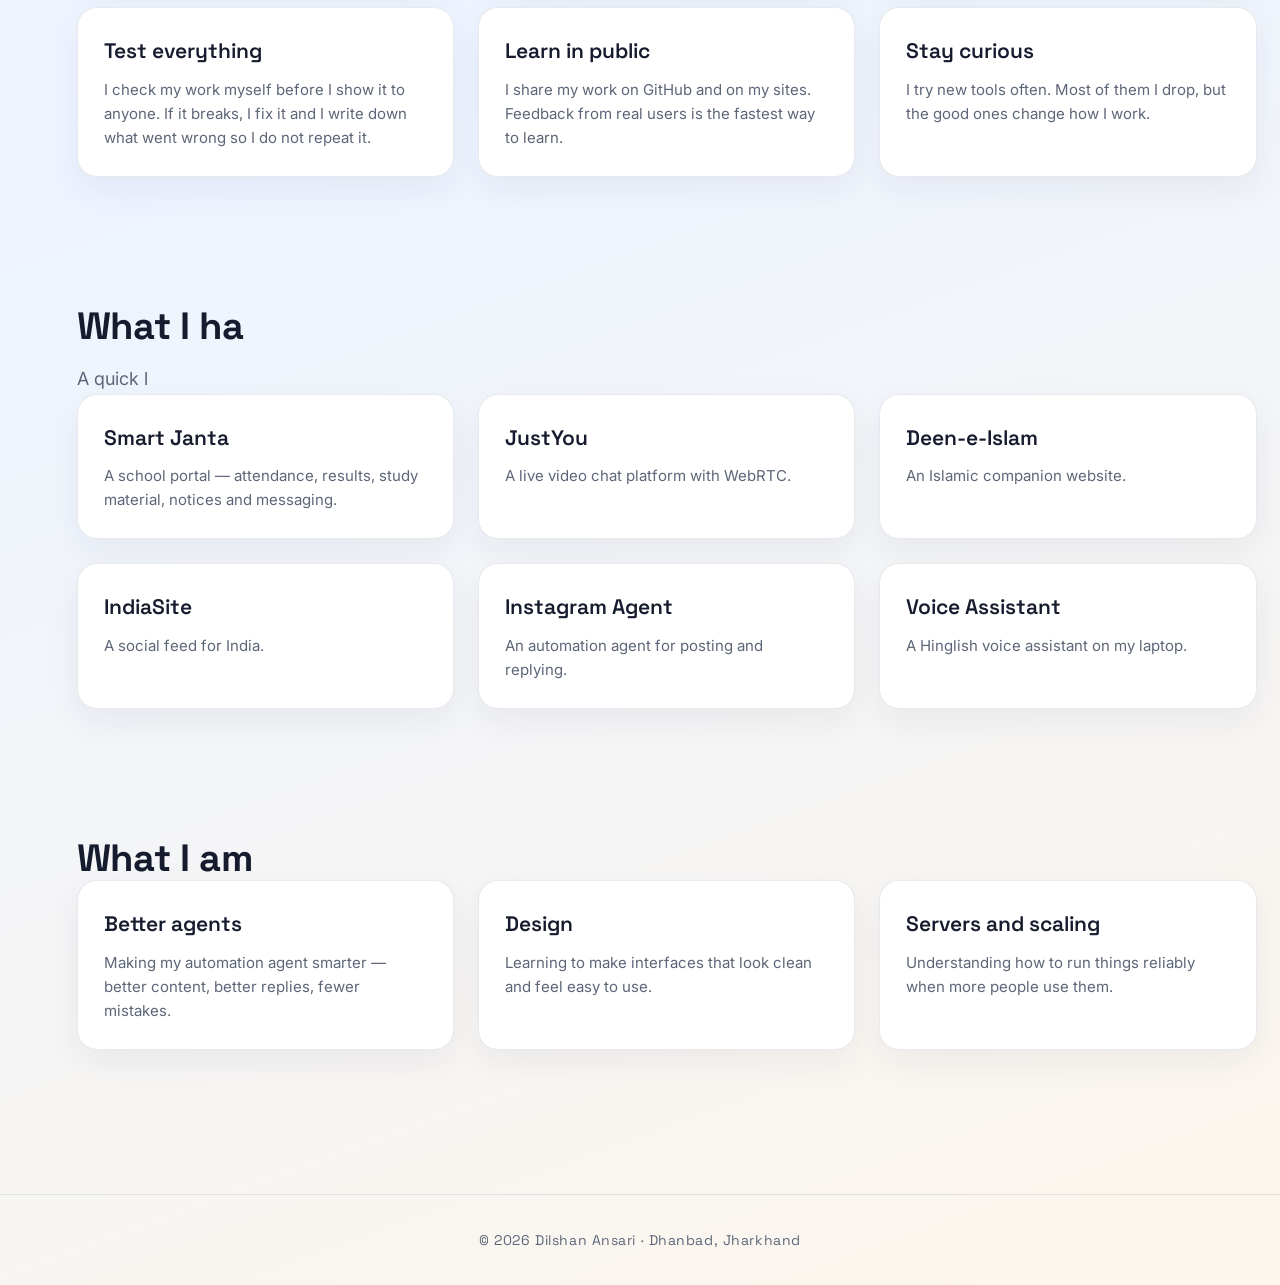
==== commit 80c89042: "Personal brand: new logo, llms.txt, photos page, facts, taglines, rich JSON-LD" ====
--- a/about.html
+++ b/about.html
@@ -25,27 +25,57 @@
     {
       "@type": "Person",
       "name": "Dilshan Ansari",
+      "alternateName": [
+        "Dilshan Ansari web developer Dhanbad",
+        "Dhanbad ka rehne wala Dilshan",
+        "Khalari ka rehne wala Dilshan",
+        "dilshanking7",
+        "Dilshan web developer Jharkhand"
+      ],
       "url": "https://dilshanking7.github.io/",
       "image": "https://dilshanking7.github.io/assets/dp.jpg",
+      "birthDate": "2008-11-14",
+      "birthPlace": {
+        "@type": "Place",
+        "name": "Ranchi, Jharkhand, India"
+      },
+      "address": {
+        "@type": "PostalAddress",
+        "addressLocality": "Khalari, Dhanbad",
+        "addressRegion": "Jharkhand",
+        "addressCountry": "IN"
+      },
+      "nationality": "Indian",
+      "email": "indiasite13@gmail.com",
       "sameAs": [
         "https://github.com/dilshanking7",
+        "https://www.linkedin.com/in/dilshan-a-82844144b",
+        "https://www.facebook.com/profile.php?id=61596043923837",
         "https://www.instagram.com/the._unfiltered_mind/",
         "https://www.instagram.com/dilshan.islamicfacts/",
-        "mailto:indiasite13@gmail.com"
+        "https://www.reddit.com/user/dilshanking7"
       ],
-      "jobTitle": "Developer & AI Automation Engineer",
+      "jobTitle": "Full-Stack Web Developer & AI Automation Engineer",
       "worksFor": {
         "@type": "Organization",
         "name": "DC"
       },
-      "description": "Dilshan Ansari is a 14-year-old Class 10 student and developer from Dhanbad, Jharkhand, who builds websites and AI automation agents.",
+      "description": "Dilshan Ansari is a 17-year-old full-stack web developer and AI automation engineer from Khalari, Dhanbad, Jharkhand, India, born 14 November 2008 in Ranchi. He builds business websites, web apps and AI automation agents, and is open to freelance work.",
       "knowsAbout": [
         "Web development",
+        "Full-stack development",
+        "Python",
+        "Django",
+        "JavaScript",
+        "Node.js",
+        "MongoDB",
+        "REST APIs",
+        "WebRTC",
         "AI automation",
-        "Python",
         "Instagram automation",
-        "Voice assistants",
-        "Video creation"
+        "Database design",
+        "Deployment",
+        "Voice assistants"
       ],
       "significantLink": [
         "https://smart-janta.onrender.com/",
@@ -82,7 +112,7 @@
   <a class="brand" href="index.html"><img src="assets/dp.jpg" class="brand-logo" alt="Dilshan Ansari"><span>Dilshan<span class="accent">Ansari</span></span></a>
   <nav class="nav-links" id="navLinks">
     <a href="index.html">Home</a><a href="about.html" class="active">About</a><a href="skills.html">Skills</a>
-    <a href="projects.html">Projects</a><a href="services.html">Services</a><a href="resume.html">Resume</a><a href="gallery.html">Gallery</a><a href="blog.html">Blog</a><a href="contact.html">Contact</a>
+    <a href="projects.html">Projects</a><a href="services.html">Services</a><a href="resume.html">Resume</a><a href="photos.html">Photos</a><a href="gallery.html">Gallery</a><a href="blog.html">Blog</a><a href="contact.html">Contact</a>
   </nav>
   <button class="nav-toggle" id="navToggle" aria-label="Menu" aria-expanded="false" aria-controls="navLinks">
     <span></span><span></span><span></span>
@@ -93,7 +123,7 @@
 
   <p class="eyebrow will-type" data-text="About me"></p>
   <h1 class="will-type" data-text="Developer, student, builder."></h1>
-  <p class="lead will-type" data-text="I am Dilshan Ansari. I live in Dhanbad, Jharkhand, and I am in Class 10. I build websites and AI automation in my free time, and I enjoy making things that work on their own."></p>
+  <p class="lead will-type" data-text="I am Dilshan Ansari. I was born on 14 November 2008 in Ranchi, and I live in Khalari, Dhanbad, Jharkhand, where I am in Class 10. I build websites and AI automation in my free time, and I enjoy making things that work on their own."></p>
 
   <div class="cta-mid fade">
     <a class="btn" href="projects.html">My projects</a>
@@ -109,8 +139,8 @@
 
   <section class="section">
     <div class="grid2">
-      <div class="card fade"><h3>Where I am from</h3><p>Dhanbad, Jharkhand, India. A small city, but that has never limited what I can build. Everything I make is online and available to anyone, anywhere.</p></div>
-      <div class="card fade"><h3>What I study</h3><p>School, Class 10. Along with my studies I spend time on coding, automation and building products. I learn by doing, not just by reading.</p></div>
+      <div class="card fade"><h3>Where I am from</h3><p>Born in Ranchi, Jharkhand. I live in Khalari, near Dhanbad, Jharkhand, India. A small town, but that has never limited what I can build. Everything I make is online and available to anyone, anywhere.</p></div>
+      <div class="card fade"><h3>What I study</h3><p>Janta +2 High School, Khalari — Class 10. Along with my studies I spend time on coding, automation and building products. I learn by doing, not just by reading.</p></div>
       <div class="card fade"><h3>What I like</h3><p>Clean design, fast software, and systems that run without me watching them. I like it when a project just works.</p></div>
       <div class="card fade"><h3>What I want</h3><p>To build products that people use every day, to keep learning, and to make technology feel simple.</p></div>
     </div>
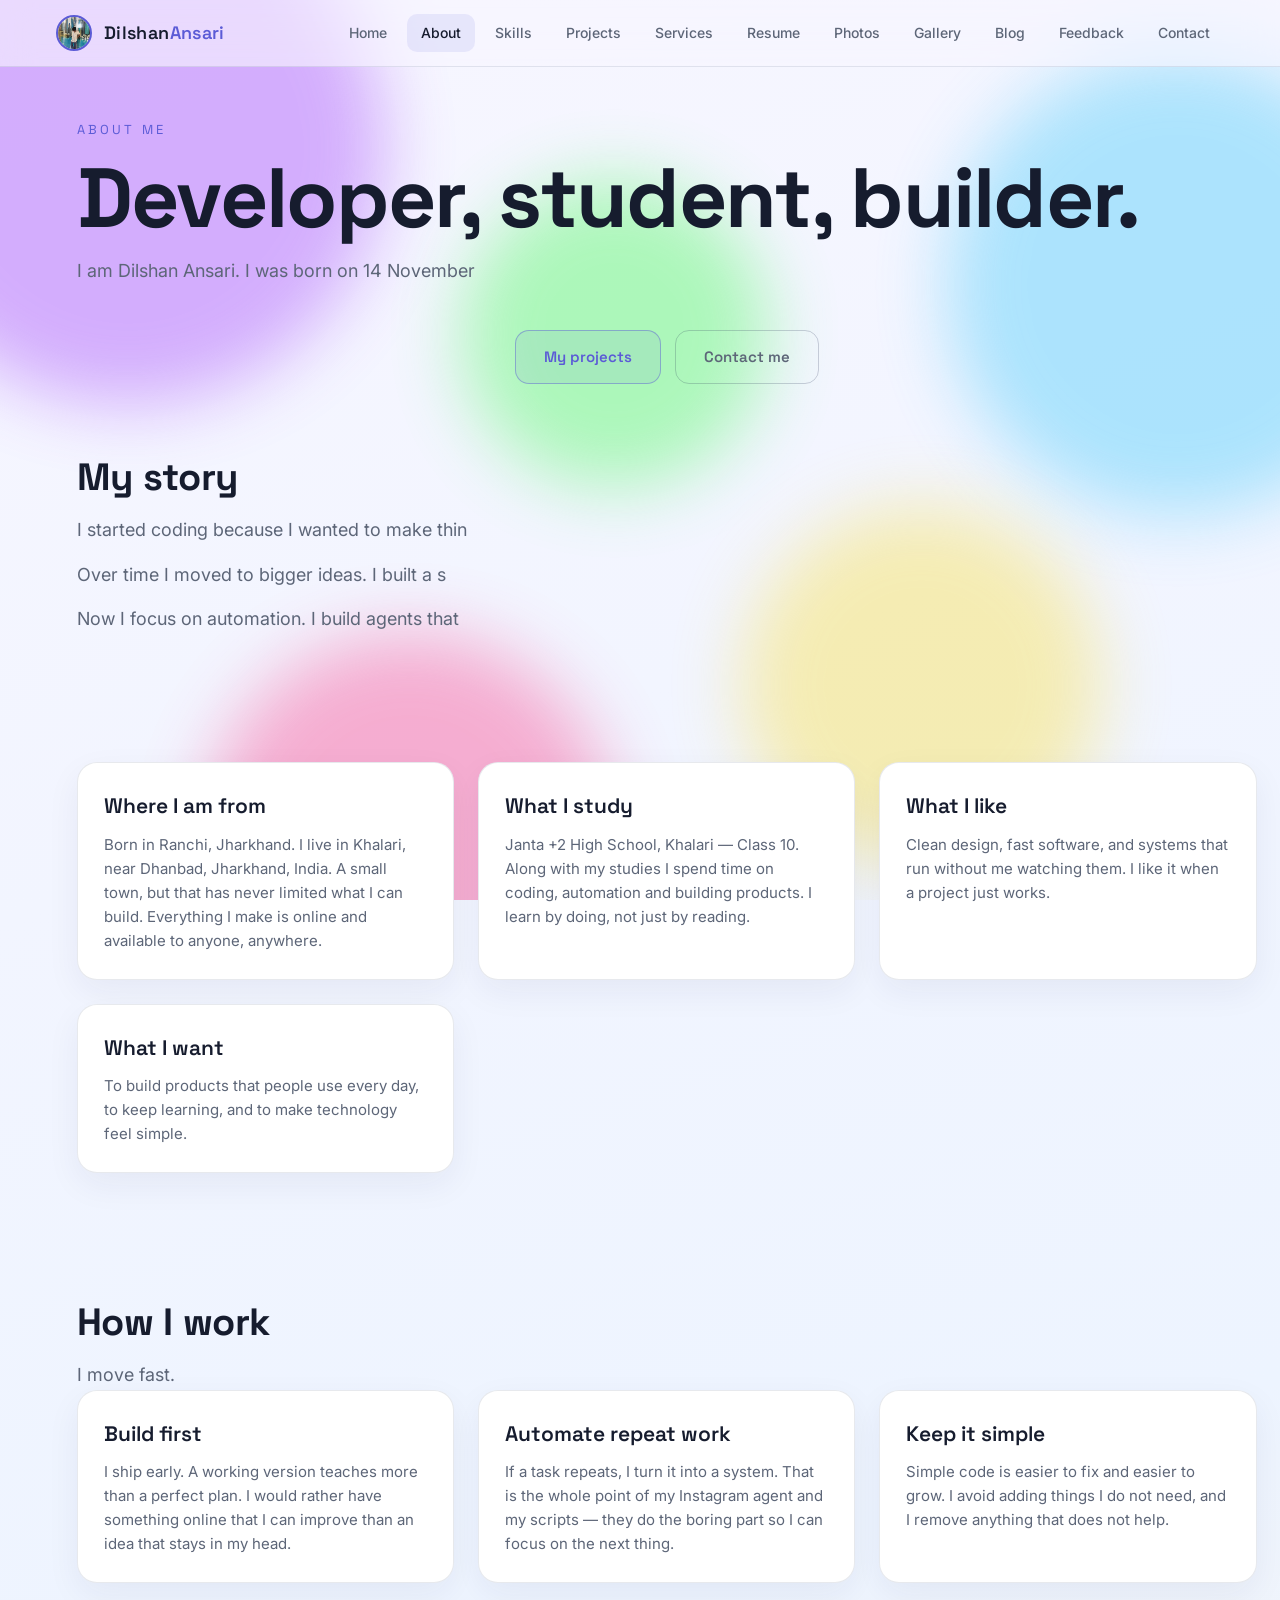
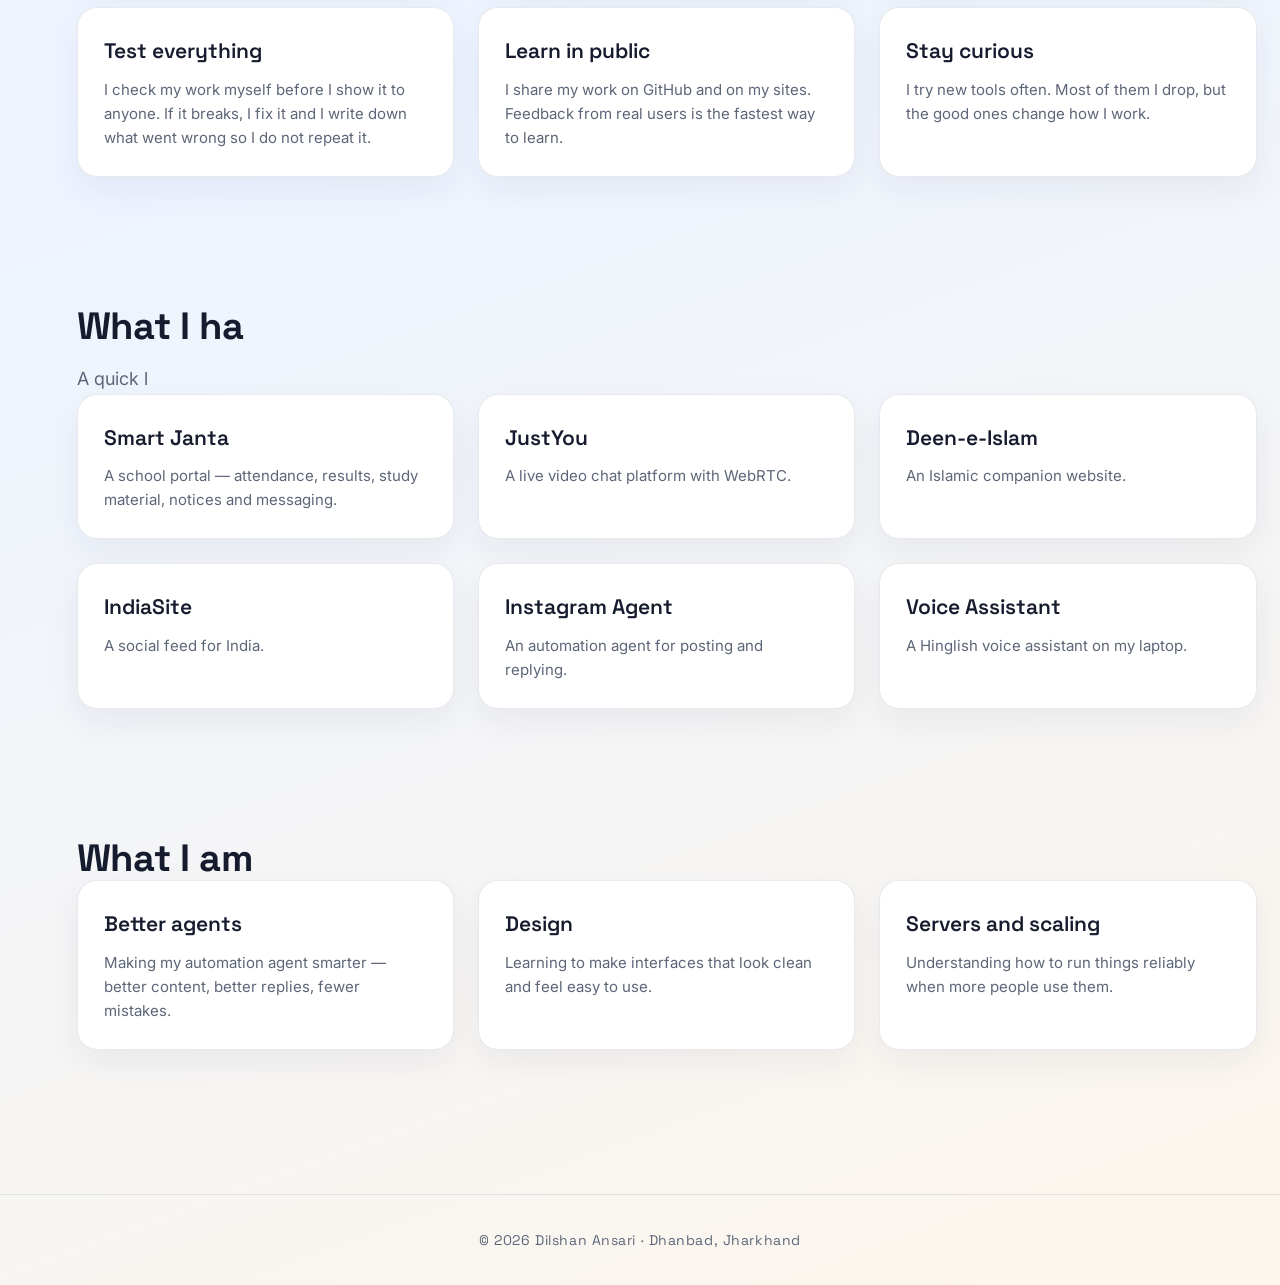
==== commit ccd09034: "Add feedback page (Google Form) + private views page" ====
--- a/about.html
+++ b/about.html
@@ -112,7 +112,7 @@
   <a class="brand" href="index.html"><img src="assets/dp.jpg" class="brand-logo" alt="Dilshan Ansari"><span>Dilshan<span class="accent">Ansari</span></span></a>
   <nav class="nav-links" id="navLinks">
     <a href="index.html">Home</a><a href="about.html" class="active">About</a><a href="skills.html">Skills</a>
-    <a href="projects.html">Projects</a><a href="services.html">Services</a><a href="resume.html">Resume</a><a href="photos.html">Photos</a><a href="gallery.html">Gallery</a><a href="blog.html">Blog</a><a href="contact.html">Contact</a>
+    <a href="projects.html">Projects</a><a href="services.html">Services</a><a href="resume.html">Resume</a><a href="photos.html">Photos</a><a href="gallery.html">Gallery</a><a href="blog.html">Blog</a><a href="feedback.html">Feedback</a><a href="contact.html">Contact</a>
   </nav>
   <button class="nav-toggle" id="navToggle" aria-label="Menu" aria-expanded="false" aria-controls="navLinks">
     <span></span><span></span><span></span>
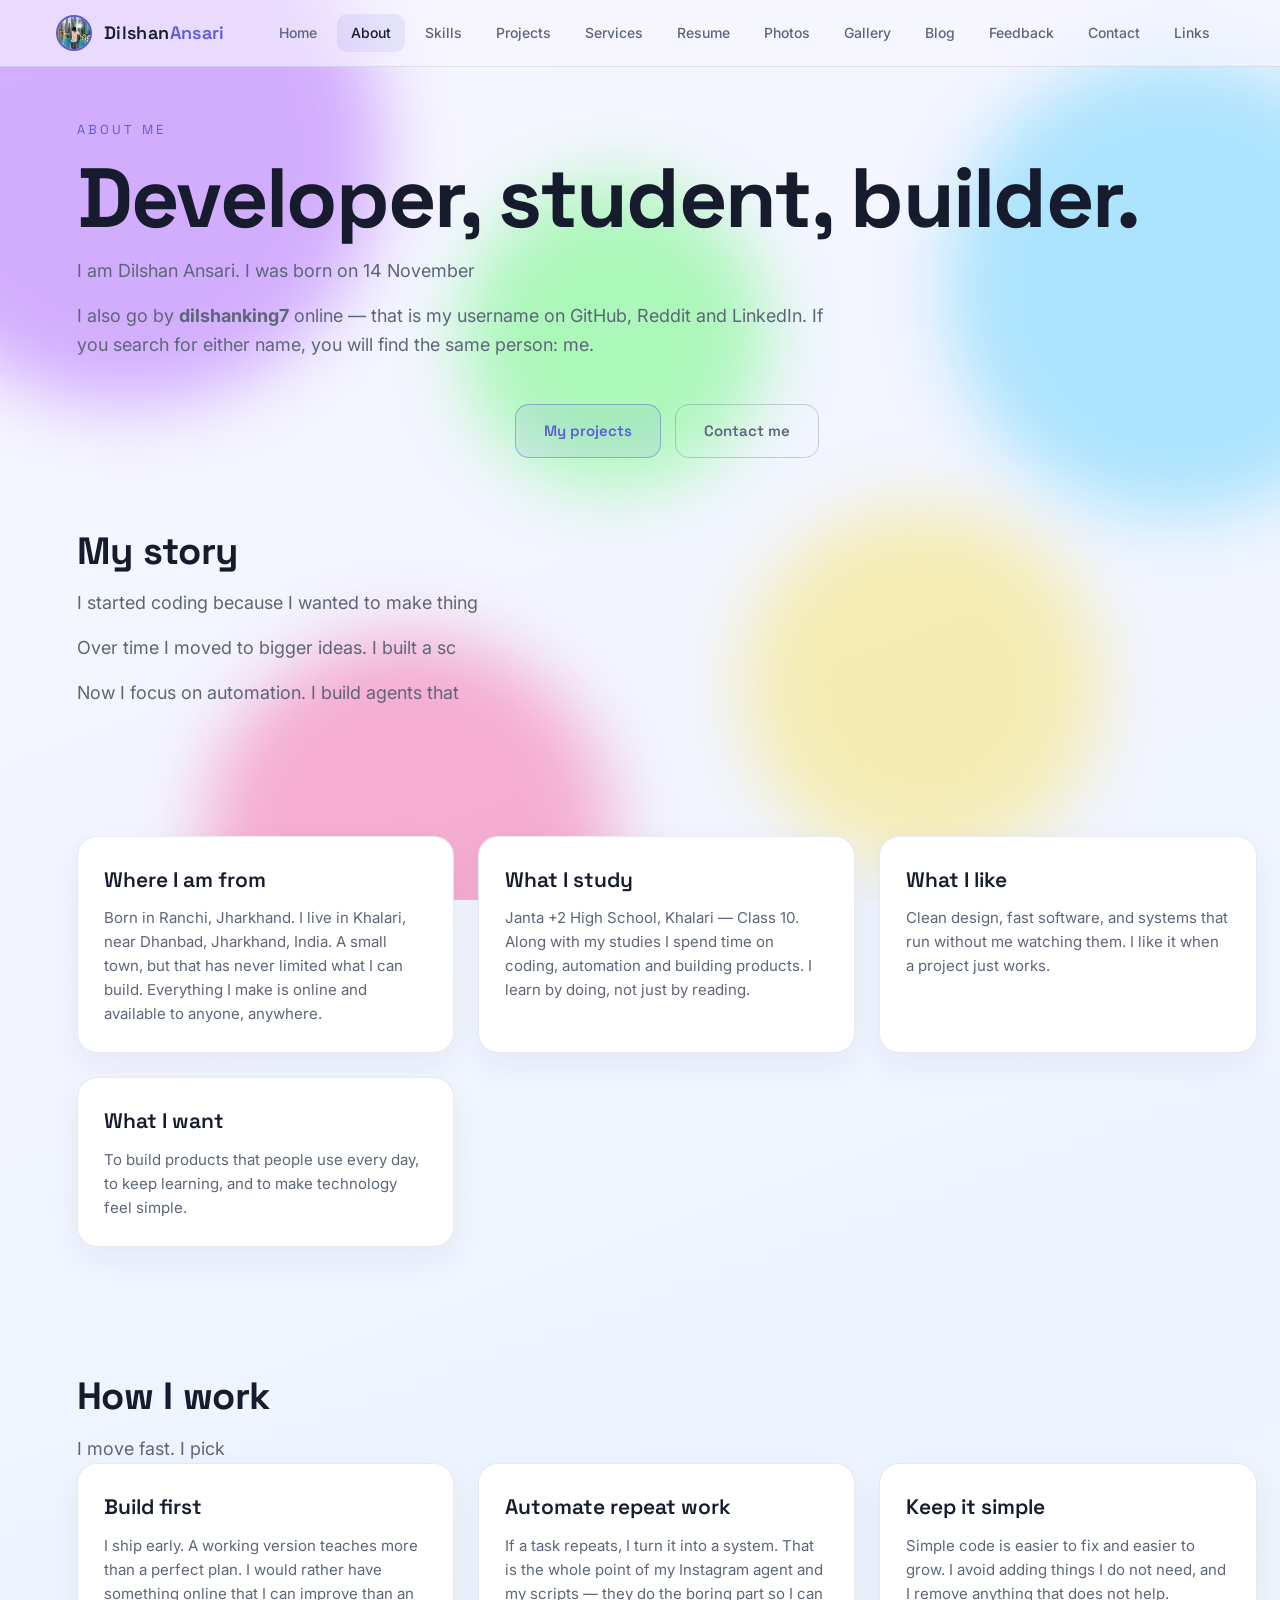
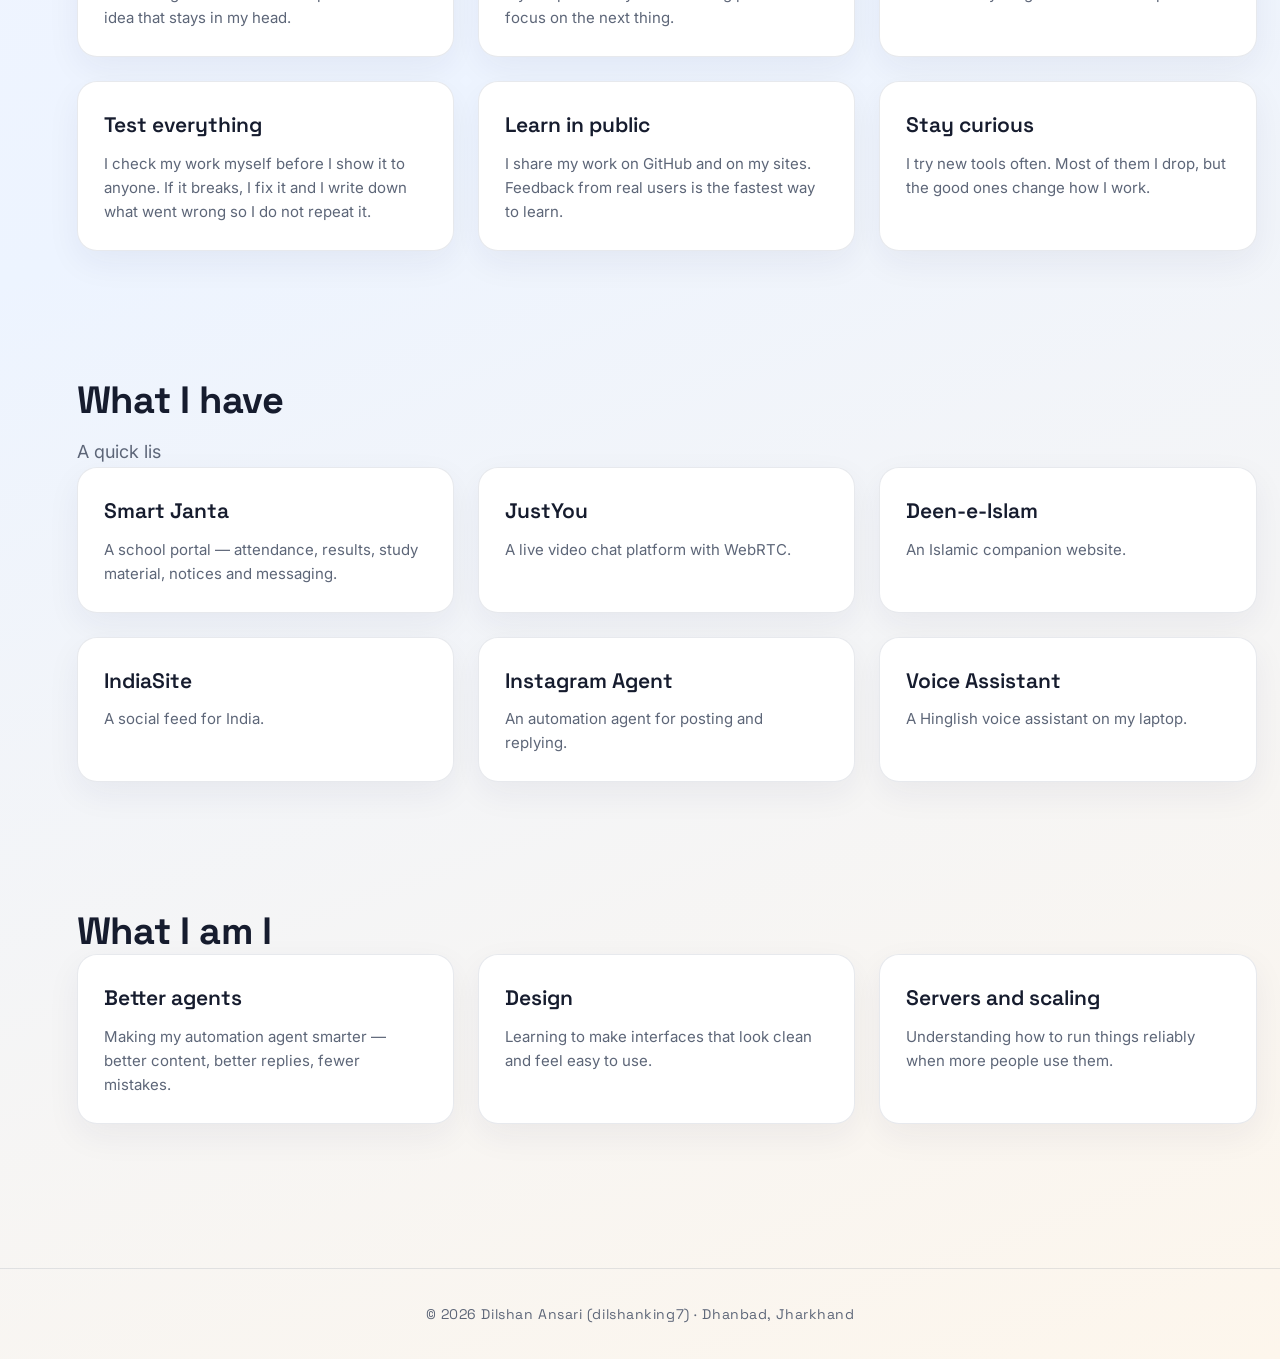
==== commit ff5061fc: "SEO: dilshanking7 identity, social links, FAQ, links page" ====
--- a/about.html
+++ b/about.html
@@ -26,11 +26,20 @@
       "@type": "Person",
       "name": "Dilshan Ansari",
       "alternateName": [
+        "dilshanking7",
         "Dilshan Ansari web developer Dhanbad",
+        "Dilshan Ansari developer",
+        "Dilshan Ansari Dhanbad",
+        "Dilshan Ansari Jharkhand",
+        "Dilshan Ansari Khalari",
+        "Dilshan web developer Jharkhand",
         "Dhanbad ka rehne wala Dilshan",
         "Khalari ka rehne wala Dilshan",
-        "dilshanking7",
-        "Dilshan web developer Jharkhand"
+        "who is dilshanking7",
+        "who is Dilshan Ansari",
+        "full stack developer Dhanbad",
+        "website banane wale Dhanbad",
+        "web developer Khalari"
       ],
       "url": "https://dilshanking7.github.io/",
       "image": "https://dilshanking7.github.io/assets/dp.jpg",
@@ -49,18 +58,20 @@
       "email": "indiasite13@gmail.com",
       "sameAs": [
         "https://github.com/dilshanking7",
-        "https://www.linkedin.com/in/dilshan-a-82844144b",
+        "https://www.linkedin.com/in/dilshanking7/",
         "https://www.facebook.com/profile.php?id=61596043923837",
         "https://www.instagram.com/the._unfiltered_mind/",
         "https://www.instagram.com/dilshan.islamicfacts/",
-        "https://www.reddit.com/user/dilshanking7"
+        "https://www.reddit.com/user/dilshanking7",
+        "mailto:indiasite13@gmail.com"
       ],
       "jobTitle": "Full-Stack Web Developer & AI Automation Engineer",
       "worksFor": {
         "@type": "Organization",
         "name": "DC"
       },
-      "description": "Dilshan Ansari is a 17-year-old full-stack web developer and AI automation engineer from Khalari, Dhanbad, Jharkhand, India, born 14 November 2008 in Ranchi. He builds business websites, web apps and AI automation agents, and is open to freelance work.",
+      "description": "Dilshan Ansari (born 14 November 2008, Ranchi, Jharkhand, India) is an 18-year-old full-stack web developer and AI automation engineer from Khalari, Dhanbad, Jharkhand, India. He is a Class 10 student at Janta +2 High School, Khalari, and builds websites, web apps and AI automation agents.",
+      "disambiguatingDescription": "Dilshan Ansari, also known as dilshanking7, is a web developer and AI automation engineer from Dhanbad, Jharkhand, India.",
       "knowsAbout": [
         "Web development",
         "Full-stack development",
@@ -97,11 +108,56 @@
         "@type": "Person",
         "name": "Dilshan Ansari"
       }
+    },
+    {
+      "@type": "FAQPage",
+      "mainEntity": [
+        {
+          "@type": "Question",
+          "name": "Who is Dilshan Ansari?",
+          "acceptedAnswer": {
+            "@type": "Answer",
+            "text": "Dilshan Ansari (born 14 November 2008, Ranchi, Jharkhand, India) is an 18-year-old full-stack web developer and AI automation engineer from Khalari, Dhanbad, Jharkhand, India. He is a Class 10 student at Janta +2 High School, Khalari."
+          }
+        },
+        {
+          "@type": "Question",
+          "name": "What is dilshanking7?",
+          "acceptedAnswer": {
+            "@type": "Answer",
+            "text": "dilshanking7 is the username of Dilshan Ansari on GitHub, Reddit and LinkedIn. His portfolio is https://dilshanking7.github.io and his GitHub is https://github.com/dilshanking7."
+          }
+        },
+        {
+          "@type": "Question",
+          "name": "What does Dilshan Ansari build?",
+          "acceptedAnswer": {
+            "@type": "Answer",
+            "text": "He builds business websites, web apps, backends, databases and AI automation agents. His live projects include Smart Janta, JustYou, Deen-e-Islam and IndiaSite."
+          }
+        },
+        {
+          "@type": "Question",
+          "name": "Where is Dilshan Ansari from?",
+          "acceptedAnswer": {
+            "@type": "Answer",
+            "text": "He lives in Khalari, Dhanbad, Jharkhand, India."
+          }
+        },
+        {
+          "@type": "Question",
+          "name": "How can I contact Dilshan Ansari?",
+          "acceptedAnswer": {
+            "@type": "Answer",
+            "text": "You can email him at indiasite13@gmail.com or use the contact page at https://dilshanking7.github.io/contact.html."
+          }
+        }
+      ]
     }
   ]
 }
 </script>
-<title>About — Dilshan Ansari</title>
+<title>About Dilshan Ansari (dilshanking7)</title>
 <meta name="description" content="About Dilshan Ansari — developer and AI automation builder from Dhanbad, Jharkhand.">
 <link rel="icon" href="logo.svg" type="image/svg+xml">
 <link rel="stylesheet" href="assets/style.css">
@@ -112,7 +168,7 @@
   <a class="brand" href="index.html"><img src="assets/dp.jpg" class="brand-logo" alt="Dilshan Ansari"><span>Dilshan<span class="accent">Ansari</span></span></a>
   <nav class="nav-links" id="navLinks">
     <a href="index.html">Home</a><a href="about.html" class="active">About</a><a href="skills.html">Skills</a>
-    <a href="projects.html">Projects</a><a href="services.html">Services</a><a href="resume.html">Resume</a><a href="photos.html">Photos</a><a href="gallery.html">Gallery</a><a href="blog.html">Blog</a><a href="feedback.html">Feedback</a><a href="contact.html">Contact</a>
+    <a href="projects.html">Projects</a><a href="services.html">Services</a><a href="resume.html">Resume</a><a href="photos.html">Photos</a><a href="gallery.html">Gallery</a><a href="blog.html">Blog</a><a href="feedback.html">Feedback</a><a href="contact.html">Contact</a><a href="links.html">Links</a>
   </nav>
   <button class="nav-toggle" id="navToggle" aria-label="Menu" aria-expanded="false" aria-controls="navLinks">
     <span></span><span></span><span></span>
@@ -124,6 +180,7 @@
   <p class="eyebrow will-type" data-text="About me"></p>
   <h1 class="will-type" data-text="Developer, student, builder."></h1>
   <p class="lead will-type" data-text="I am Dilshan Ansari. I was born on 14 November 2008 in Ranchi, and I live in Khalari, Dhanbad, Jharkhand, where I am in Class 10. I build websites and AI automation in my free time, and I enjoy making things that work on their own."></p>
+  <p class="lead">I also go by <strong>dilshanking7</strong> online — that is my username on GitHub, Reddit and LinkedIn. If you search for either name, you will find the same person: me.</p>
 
   <div class="cta-mid fade">
     <a class="btn" href="projects.html">My projects</a>
@@ -182,7 +239,7 @@
   </section>
 
 </div></main>
-<footer class="footer"><p>© <span class="year"></span> Dilshan Ansari · Dhanbad, Jharkhand</p></footer>
+<footer class="footer"><p>© <span class="year"></span> Dilshan Ansari (dilshanking7) · Dhanbad, Jharkhand</p></footer>
 <script src="assets/script.js"></script>
 </body>
 </html>
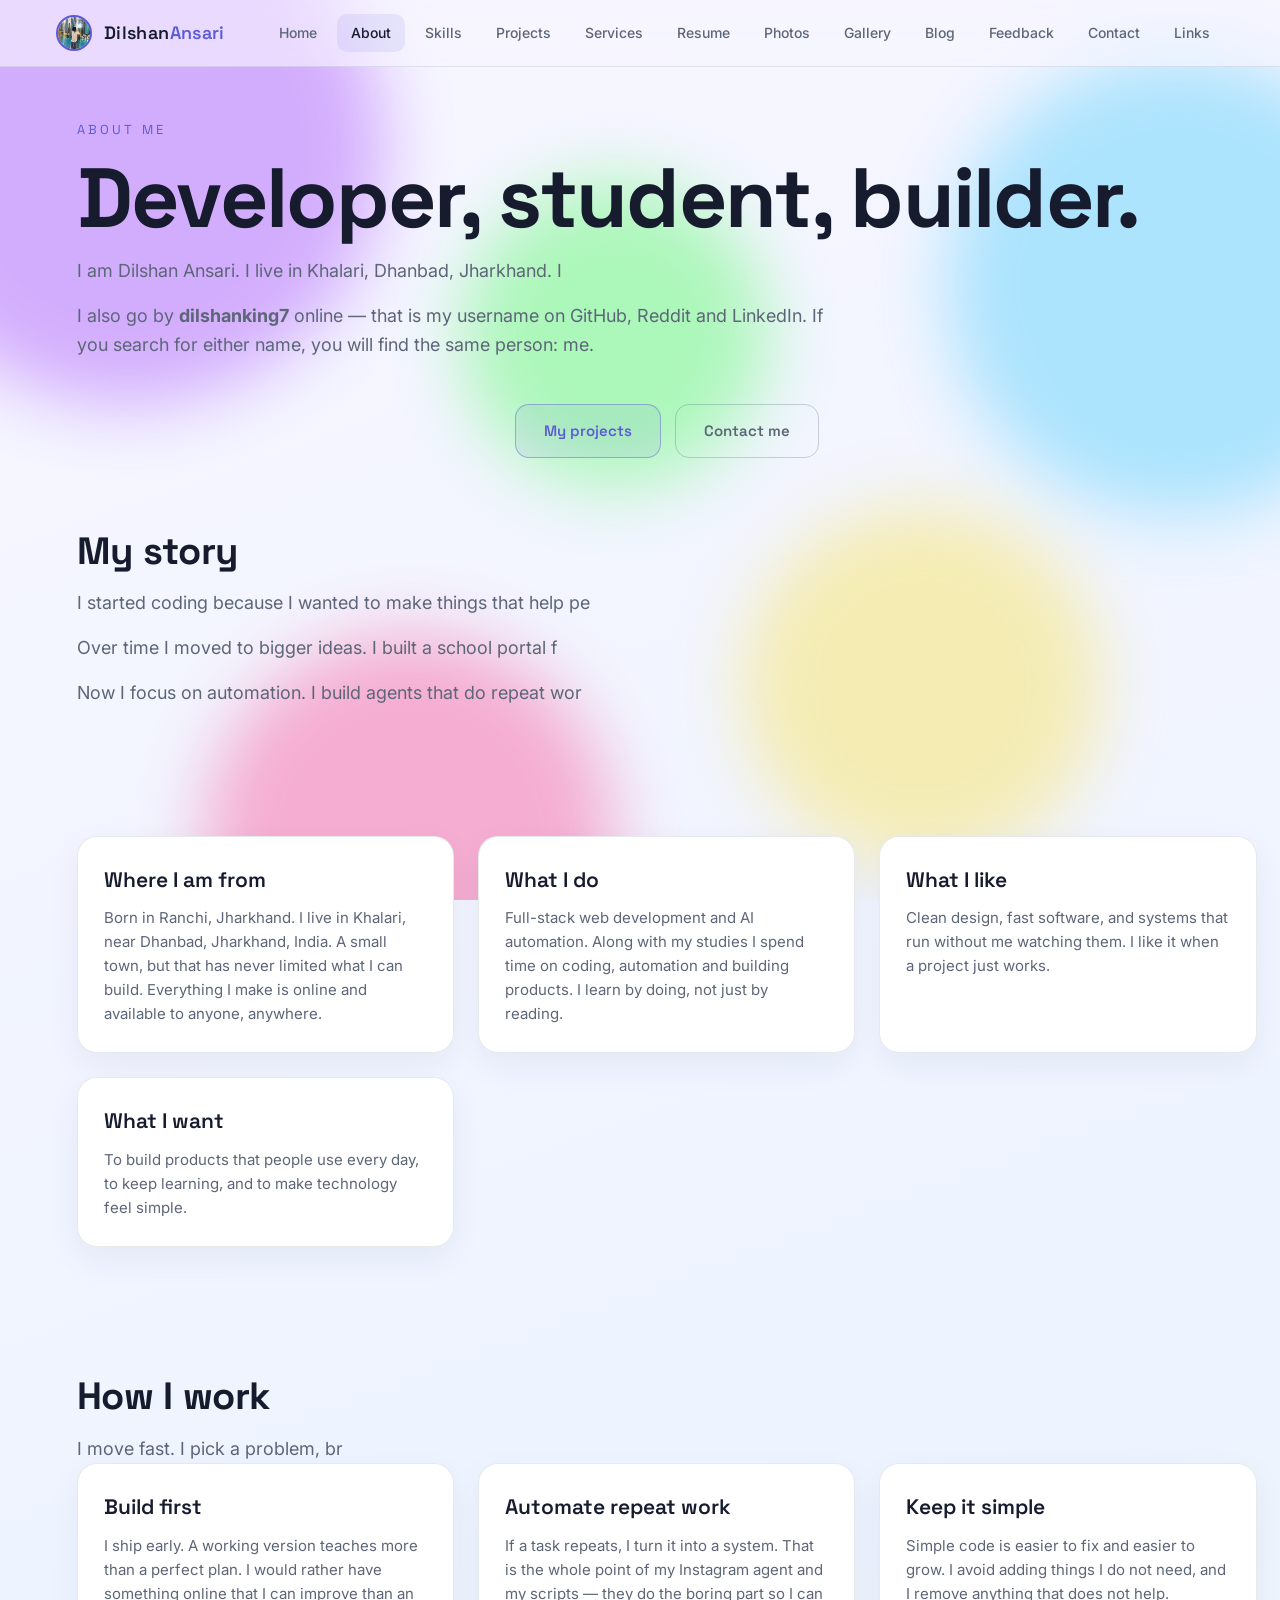
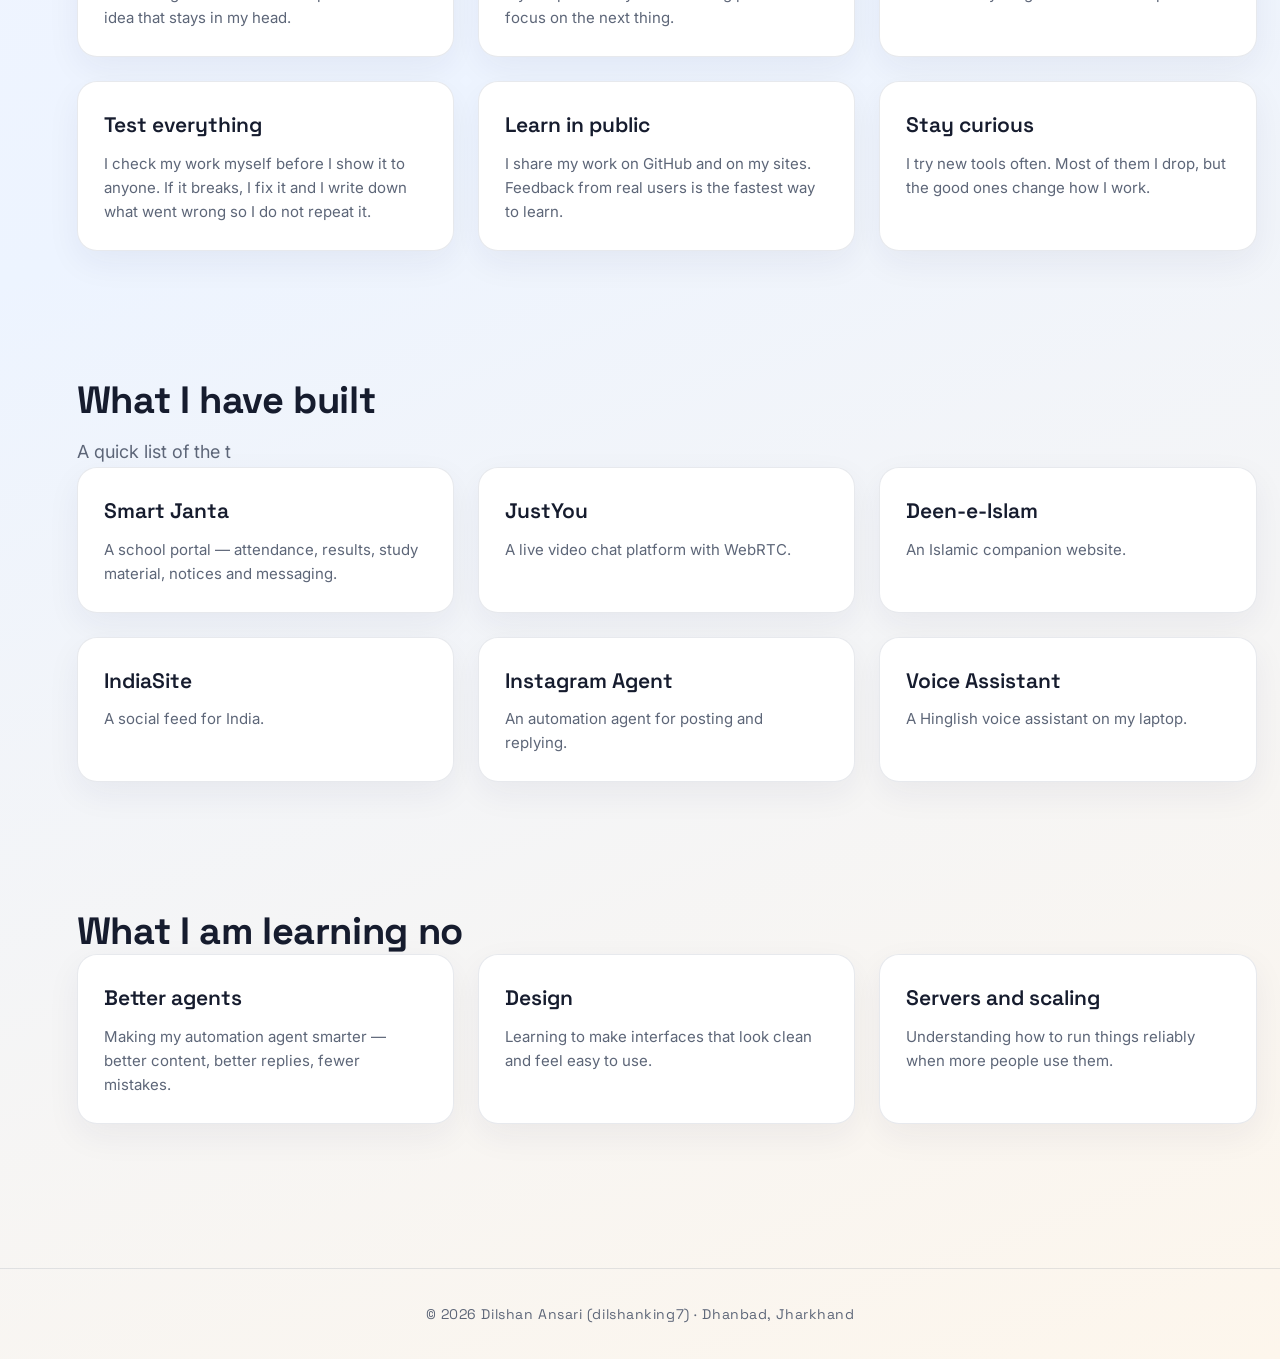
==== commit c36ac901: "Remove personal info (DOB, age, school name) from pages, JSON-LD and resume PDF" ====
--- a/about.html
+++ b/about.html
@@ -43,7 +43,6 @@
       ],
       "url": "https://dilshanking7.github.io/",
       "image": "https://dilshanking7.github.io/assets/dp.jpg",
-      "birthDate": "2008-11-14",
       "birthPlace": {
         "@type": "Place",
         "name": "Ranchi, Jharkhand, India"
@@ -70,7 +69,7 @@
         "@type": "Organization",
         "name": "DC"
       },
-      "description": "Dilshan Ansari (born 14 November 2008, Ranchi, Jharkhand, India) is an 18-year-old full-stack web developer and AI automation engineer from Khalari, Dhanbad, Jharkhand, India. He is a Class 10 student at Janta +2 High School, Khalari, and builds websites, web apps and AI automation agents.",
+      "description": "Dilshan Ansari is a full-stack web developer and AI automation engineer from Khalari, Dhanbad, Jharkhand, India. He builds websites, web apps and AI automation agents.",
       "disambiguatingDescription": "Dilshan Ansari, also known as dilshanking7, is a web developer and AI automation engineer from Dhanbad, Jharkhand, India.",
       "knowsAbout": [
         "Web development",
@@ -93,11 +92,7 @@
         "https://justyou.onrender.com/",
         "https://deen-e-islam.onrender.com/",
         "https://indiasite.vercel.app/"
-      ],
-      "alumniOf": {
-        "@type": "Organization",
-        "name": "Janta +2 High School, Khalari"
-      }
+      ]
     },
     {
       "@type": "WebSite",
@@ -117,7 +112,7 @@
           "name": "Who is Dilshan Ansari?",
           "acceptedAnswer": {
             "@type": "Answer",
-            "text": "Dilshan Ansari (born 14 November 2008, Ranchi, Jharkhand, India) is an 18-year-old full-stack web developer and AI automation engineer from Khalari, Dhanbad, Jharkhand, India. He is a Class 10 student at Janta +2 High School, Khalari."
+            "text": "Dilshan Ansari is a full-stack web developer and AI automation engineer from Khalari, Dhanbad, Jharkhand, India. He builds websites, web apps and AI automation agents."
           }
         },
         {
@@ -179,7 +174,7 @@
 
   <p class="eyebrow will-type" data-text="About me"></p>
   <h1 class="will-type" data-text="Developer, student, builder."></h1>
-  <p class="lead will-type" data-text="I am Dilshan Ansari. I was born on 14 November 2008 in Ranchi, and I live in Khalari, Dhanbad, Jharkhand, where I am in Class 10. I build websites and AI automation in my free time, and I enjoy making things that work on their own."></p>
+  <p class="lead will-type" data-text="I am Dilshan Ansari. I live in Khalari, Dhanbad, Jharkhand. I build websites and AI automation in my free time, and I enjoy making things that work on their own."></p>
   <p class="lead">I also go by <strong>dilshanking7</strong> online — that is my username on GitHub, Reddit and LinkedIn. If you search for either name, you will find the same person: me.</p>
 
   <div class="cta-mid fade">
@@ -197,7 +192,7 @@
   <section class="section">
     <div class="grid2">
       <div class="card fade"><h3>Where I am from</h3><p>Born in Ranchi, Jharkhand. I live in Khalari, near Dhanbad, Jharkhand, India. A small town, but that has never limited what I can build. Everything I make is online and available to anyone, anywhere.</p></div>
-      <div class="card fade"><h3>What I study</h3><p>Janta +2 High School, Khalari — Class 10. Along with my studies I spend time on coding, automation and building products. I learn by doing, not just by reading.</p></div>
+      <div class="card fade"><h3>What I do</h3><p>Full-stack web development and AI automation. Along with my studies I spend time on coding, automation and building products. I learn by doing, not just by reading.</p></div>
       <div class="card fade"><h3>What I like</h3><p>Clean design, fast software, and systems that run without me watching them. I like it when a project just works.</p></div>
       <div class="card fade"><h3>What I want</h3><p>To build products that people use every day, to keep learning, and to make technology feel simple.</p></div>
     </div>
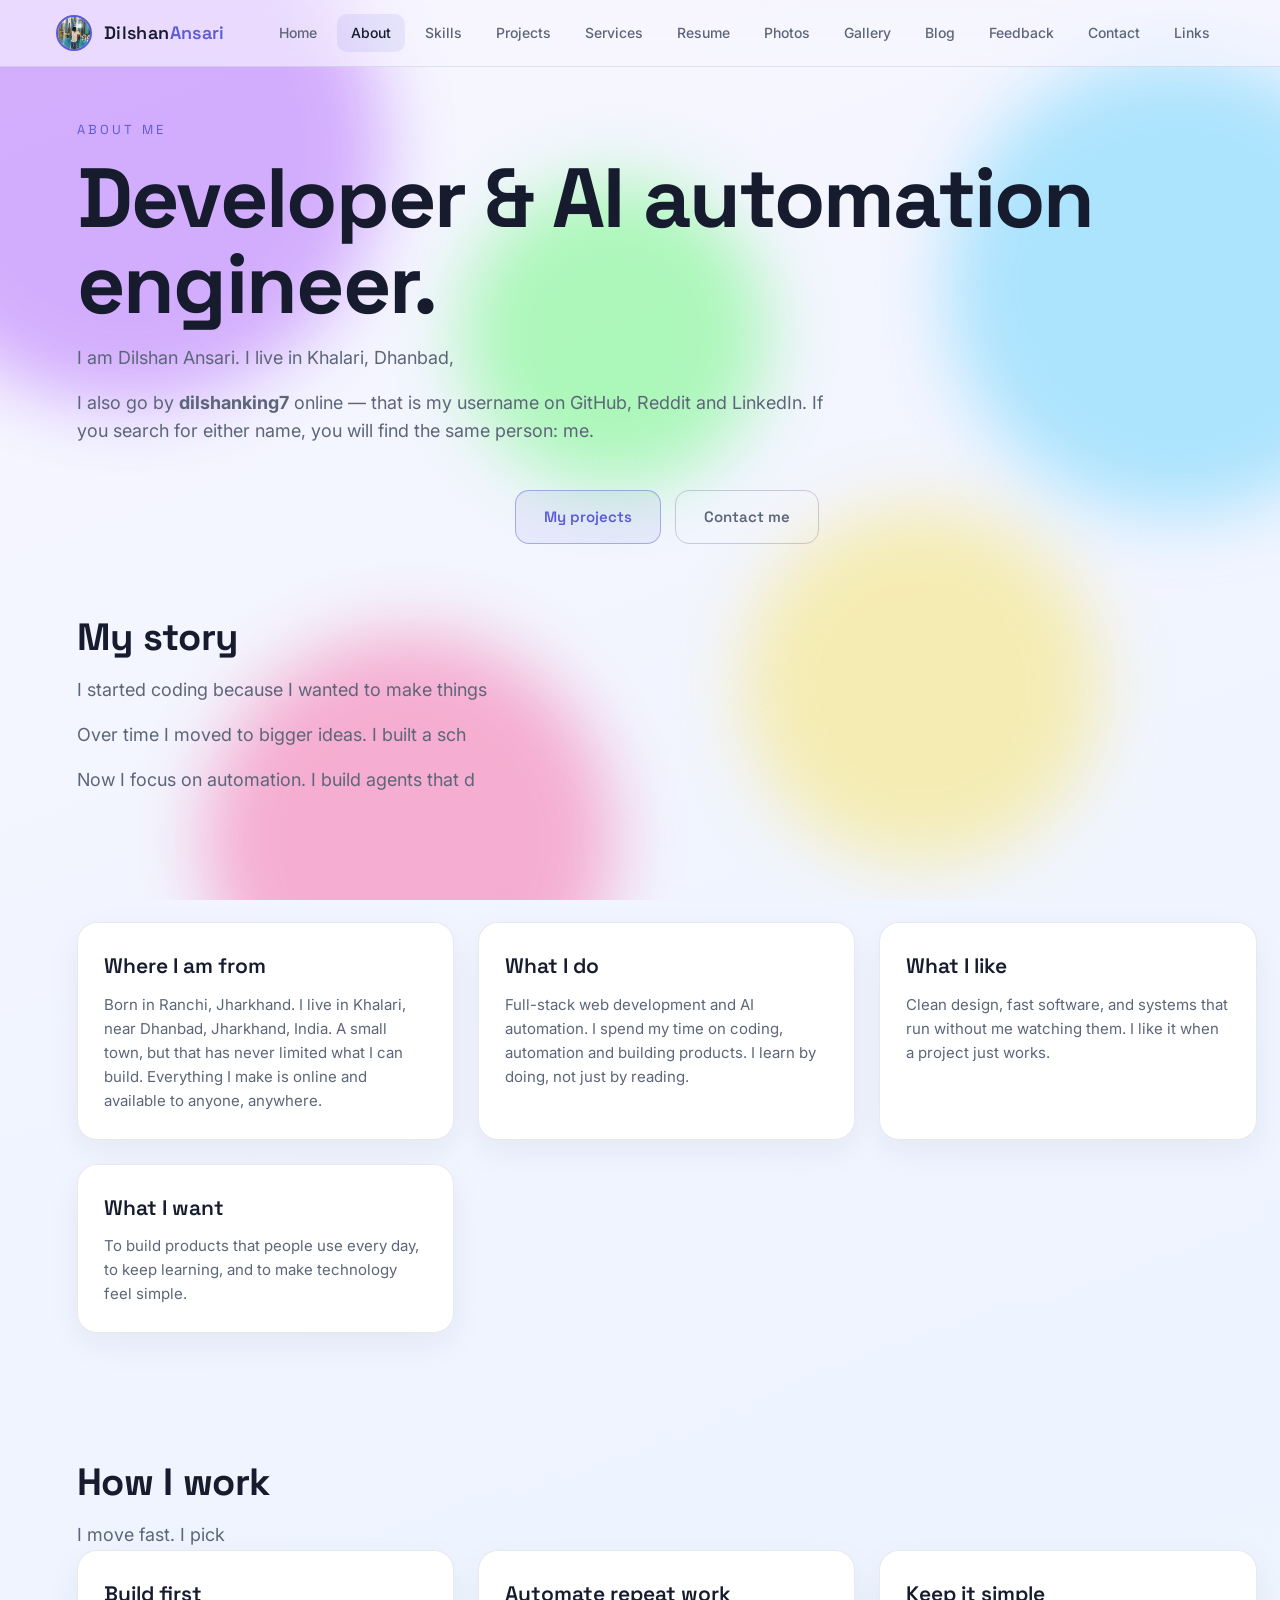
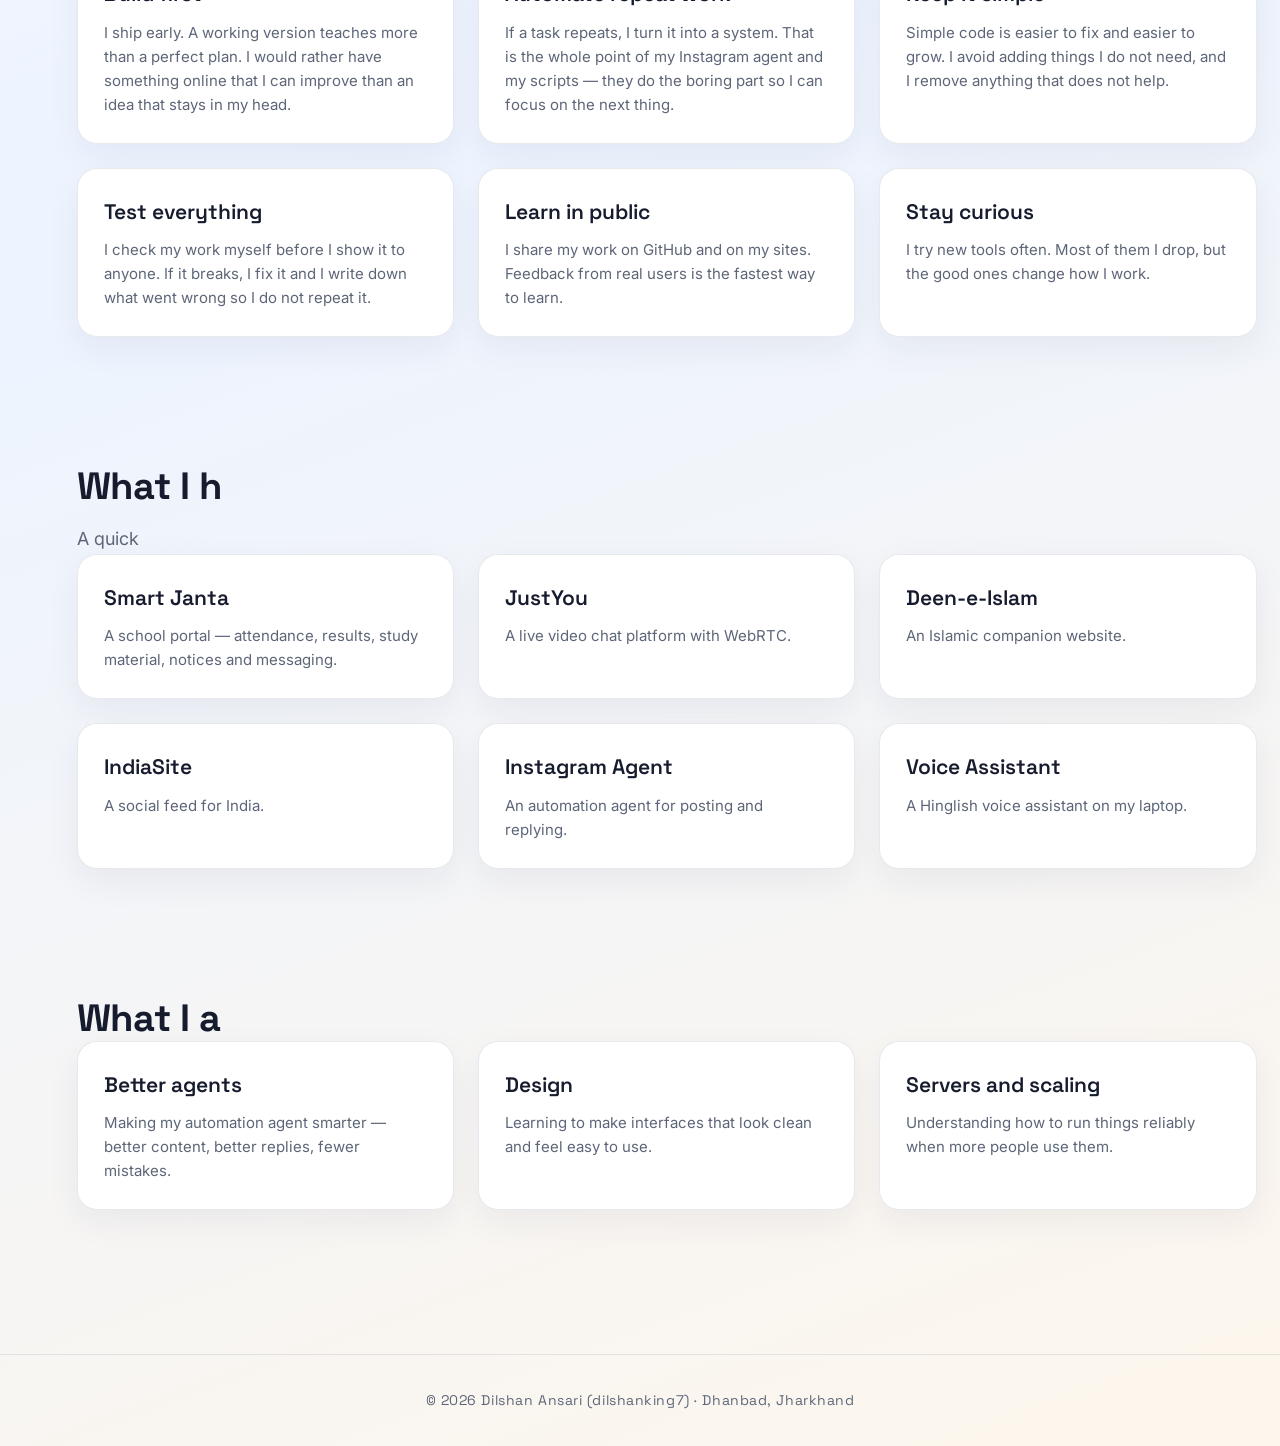
==== commit d3f5982f: "Remove class/student/school references from pages, resume and showreel video" ====
--- a/about.html
+++ b/about.html
@@ -173,7 +173,7 @@
 <main class="page"><div class="wrap">
 
   <p class="eyebrow will-type" data-text="About me"></p>
-  <h1 class="will-type" data-text="Developer, student, builder."></h1>
+  <h1 class="will-type" data-text="Developer &amp; AI automation engineer."></h1>
   <p class="lead will-type" data-text="I am Dilshan Ansari. I live in Khalari, Dhanbad, Jharkhand. I build websites and AI automation in my free time, and I enjoy making things that work on their own."></p>
   <p class="lead">I also go by <strong>dilshanking7</strong> online — that is my username on GitHub, Reddit and LinkedIn. If you search for either name, you will find the same person: me.</p>
 
@@ -192,7 +192,7 @@
   <section class="section">
     <div class="grid2">
       <div class="card fade"><h3>Where I am from</h3><p>Born in Ranchi, Jharkhand. I live in Khalari, near Dhanbad, Jharkhand, India. A small town, but that has never limited what I can build. Everything I make is online and available to anyone, anywhere.</p></div>
-      <div class="card fade"><h3>What I do</h3><p>Full-stack web development and AI automation. Along with my studies I spend time on coding, automation and building products. I learn by doing, not just by reading.</p></div>
+      <div class="card fade"><h3>What I do</h3><p>Full-stack web development and AI automation. I spend my time on coding, automation and building products. I learn by doing, not just by reading.</p></div>
       <div class="card fade"><h3>What I like</h3><p>Clean design, fast software, and systems that run without me watching them. I like it when a project just works.</p></div>
       <div class="card fade"><h3>What I want</h3><p>To build products that people use every day, to keep learning, and to make technology feel simple.</p></div>
     </div>
